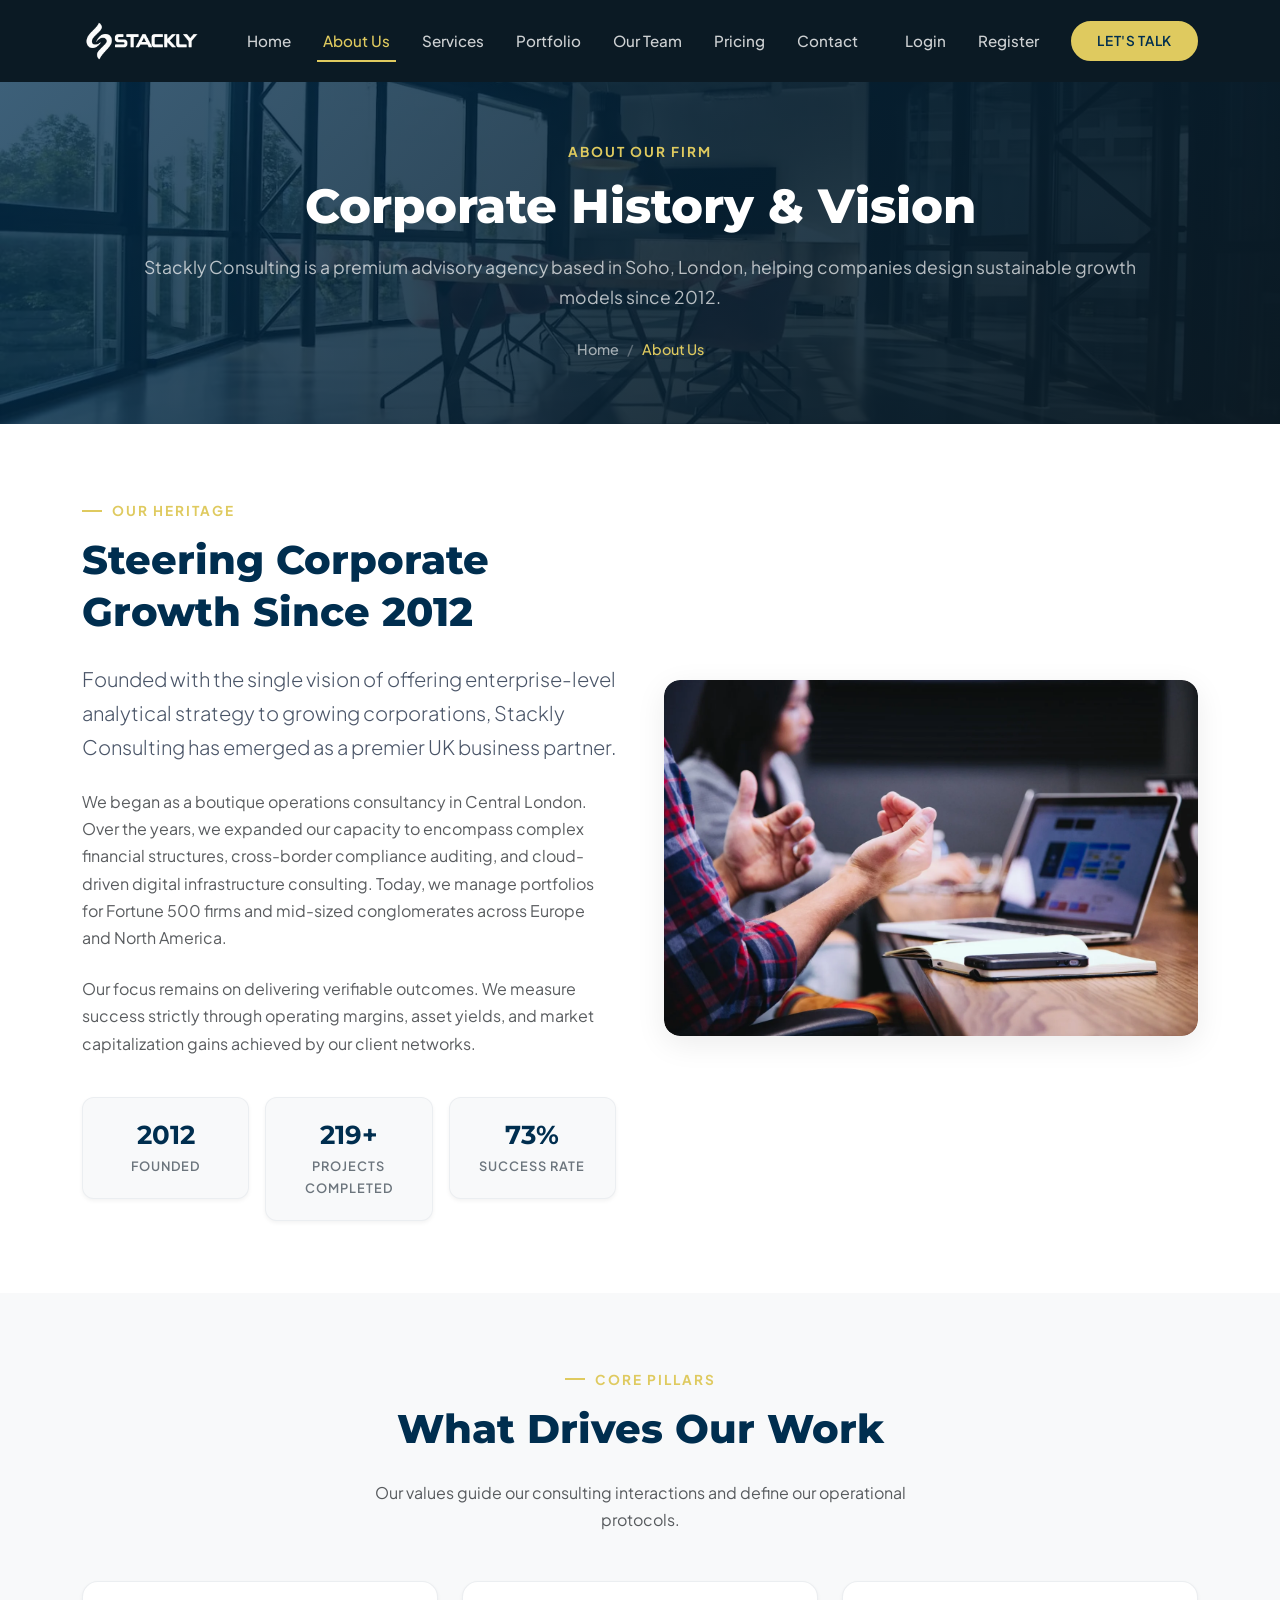
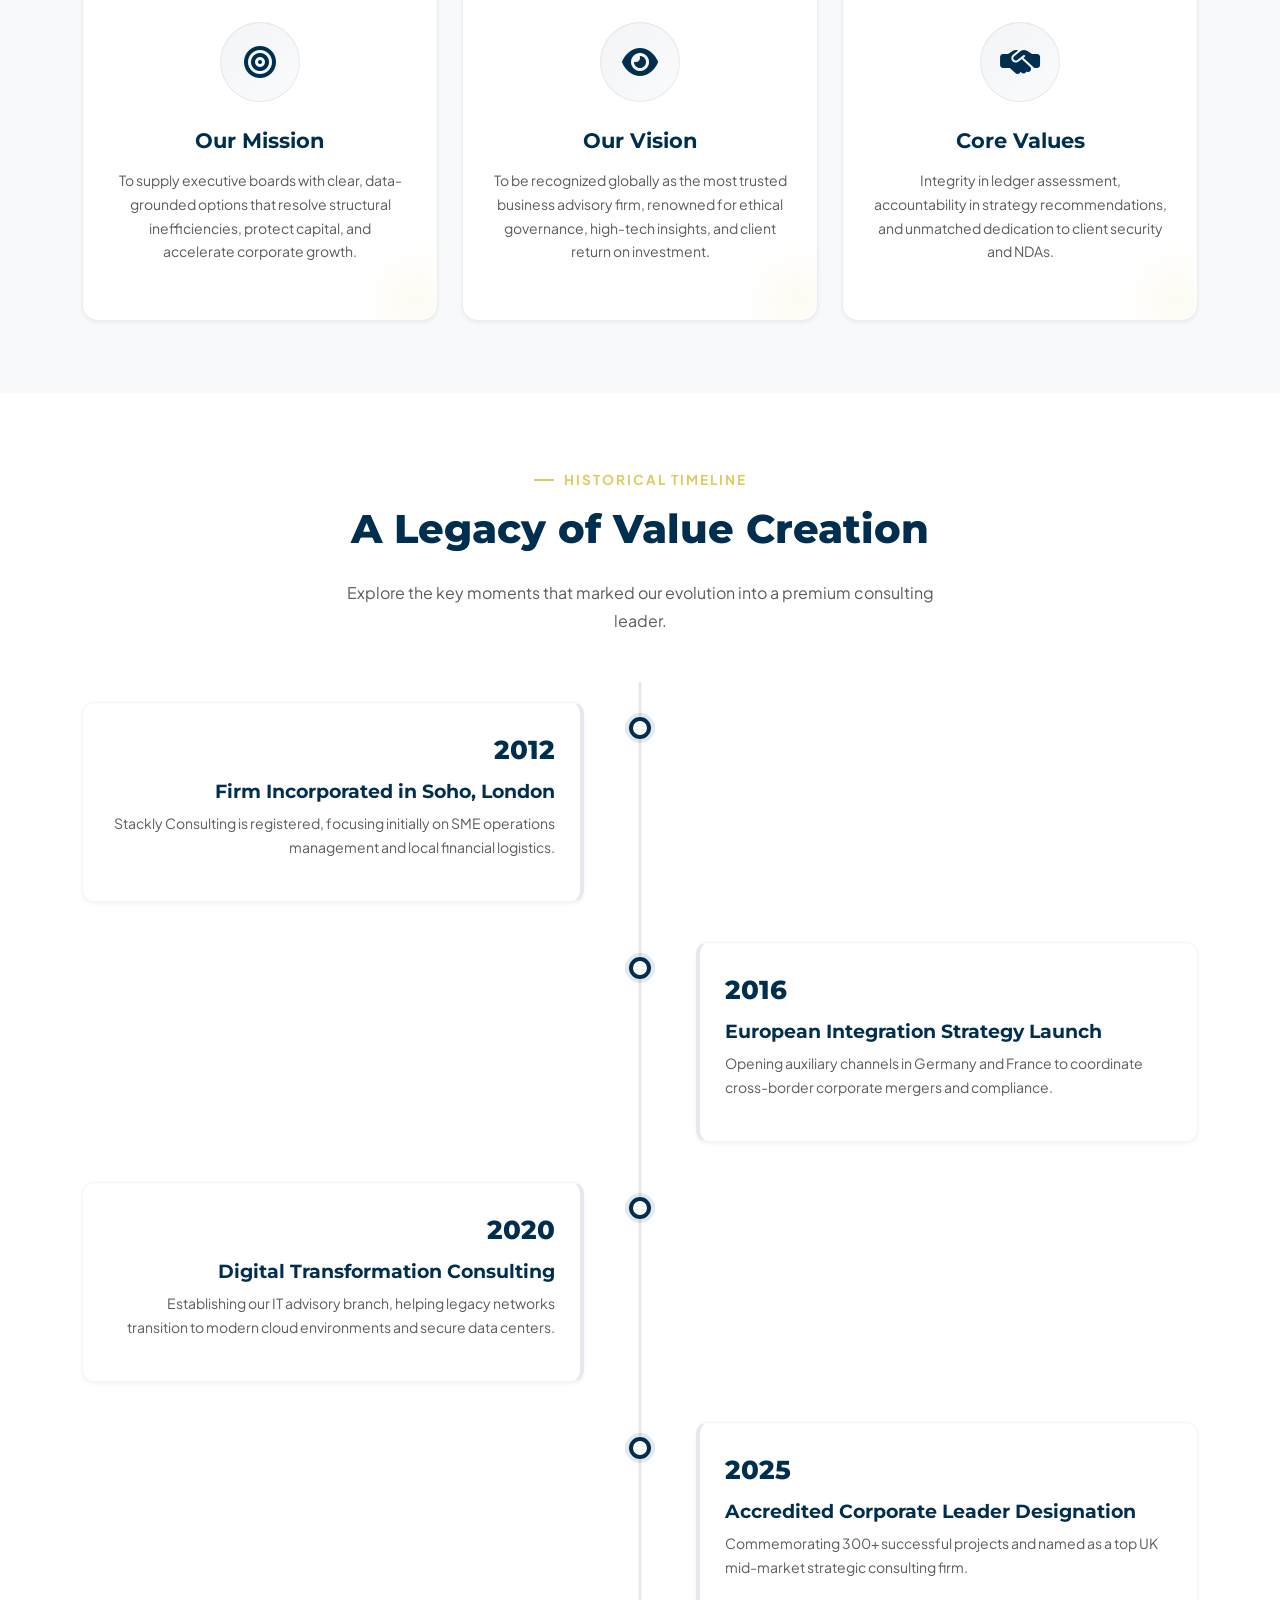
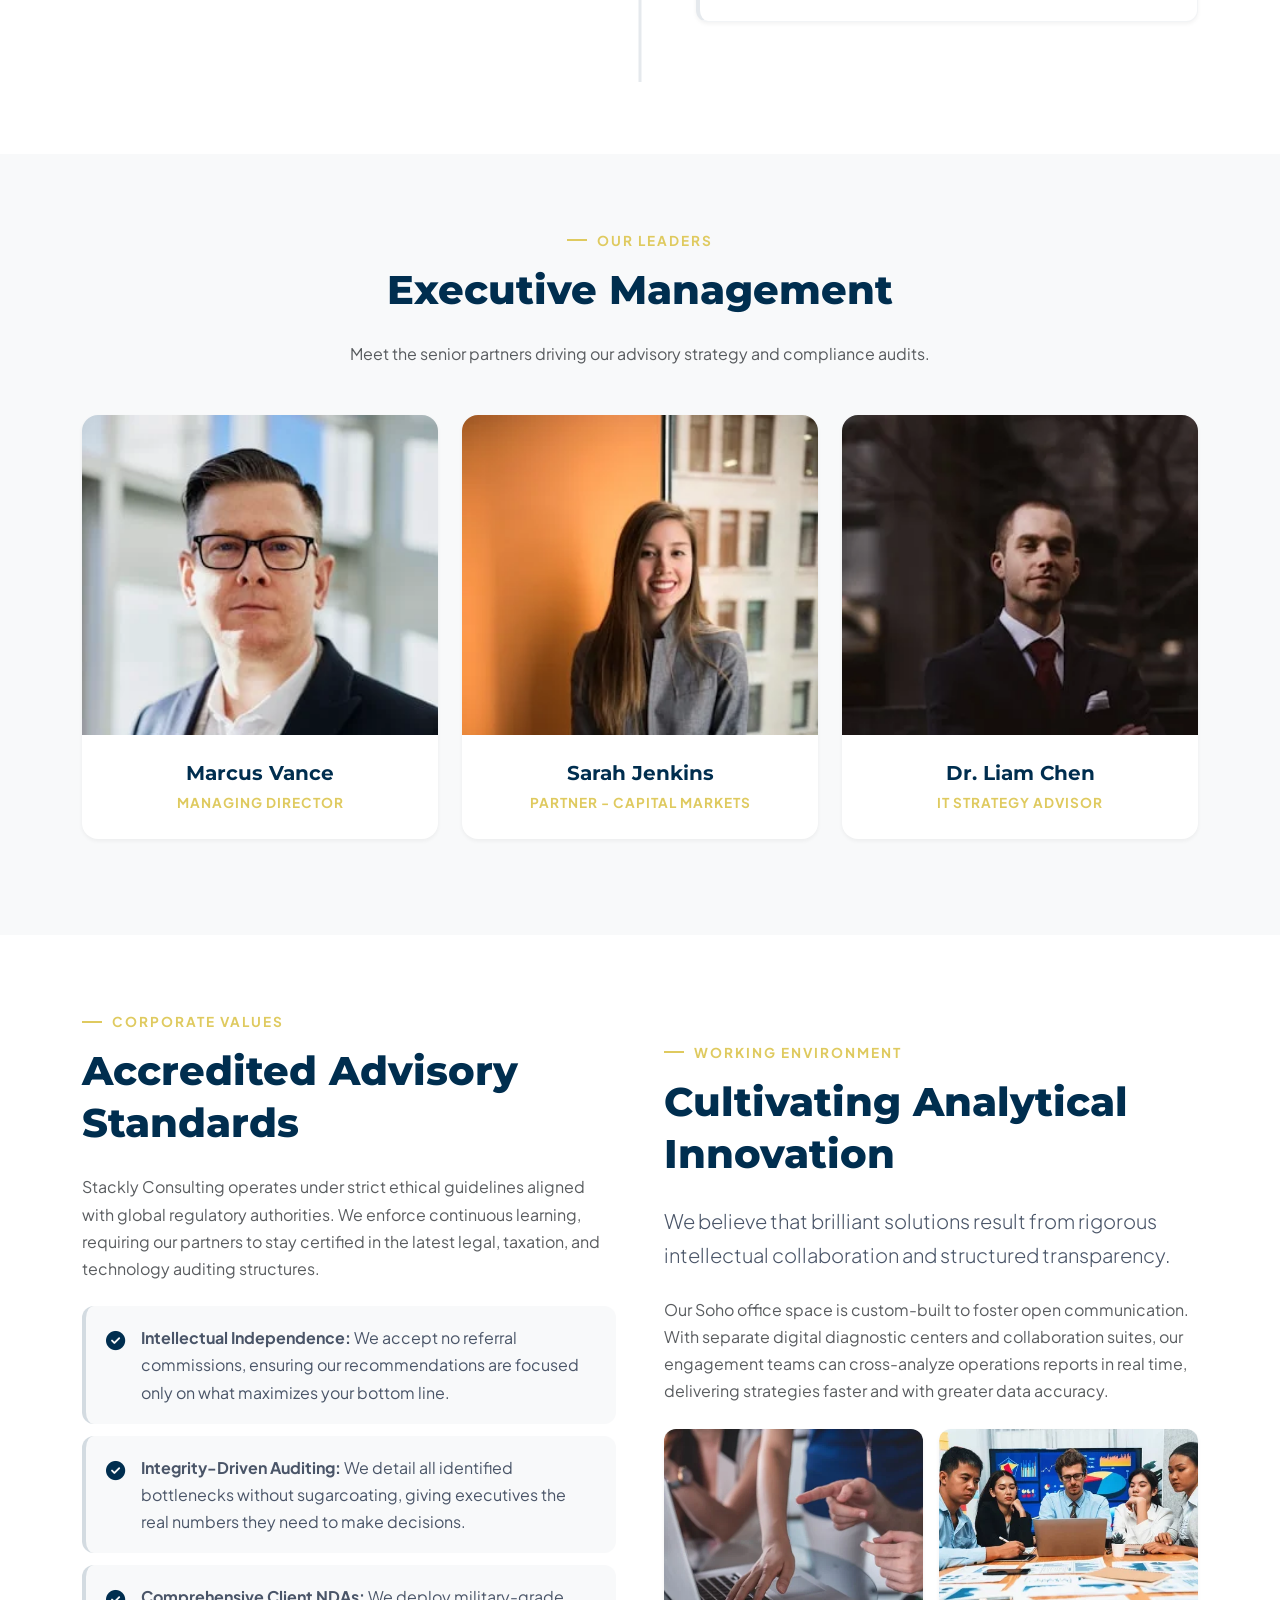
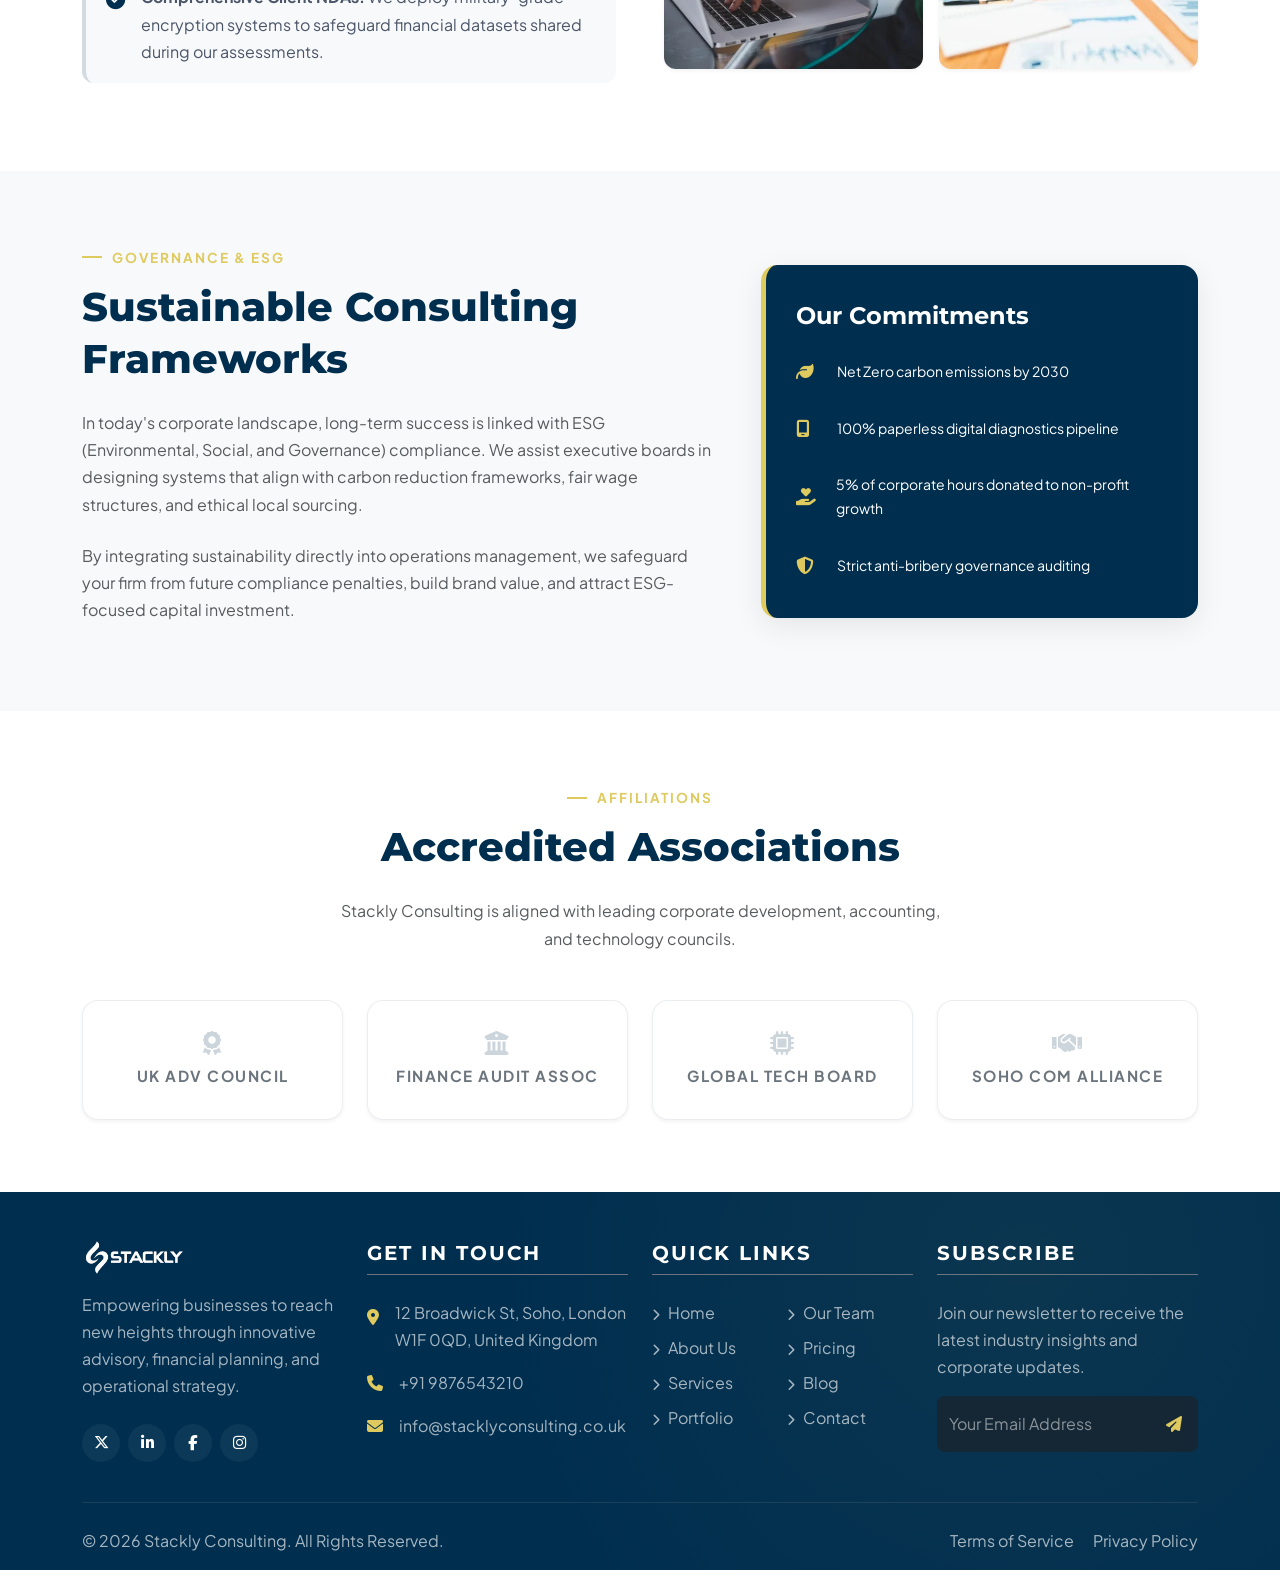
==== pages/about.html @ e82423c2 "first commit" ====
<!doctype html>
<html lang="en">
  <head>
    <meta charset="UTF-8" />
    <meta name="viewport" content="width=device-width, initial-scale=1.0" />
    <title>About Us | Stackly Consulting</title>
    <!-- Favicon -->
    <link
      rel="shortcut icon"
      href="../assets/images/logoStackly.webp"
      type="image/webp"
    />
    <!-- Bootstrap 5.3 CSS -->
    <link
      href="https://cdn.jsdelivr.net/npm/bootstrap@5.3.0/dist/css/bootstrap.min.css"
      rel="stylesheet"
    />
    <!-- FontAwesome 6.6.0 -->
    <link
      href="https://cdnjs.cloudflare.com/ajax/libs/font-awesome/6.6.0/css/all.min.css"
      rel="stylesheet"
    />
    <!-- Styles CSS -->
    <link href="../assets/css/styles.css" rel="stylesheet" />
    <link href="../assets/css/about.css" rel="stylesheet" />
  </head>
  <body>
    <!-- 1. HEADER SECTION (Navbar adjusted for pages folder) -->
    <div id="header-placeholder"></div>

    <!-- 2. COMMON BANNER & BREADCRUMBS SECTION -->
    <section
      class="page-banner"
      style="
        background-image: url(&quot;../assets/images/about/about-banner-image.webp&quot;);
      "
    >
      <div class="container">
        <div class="page-banner-content text-white">
          <span class="section-subtitle">About Our Firm</span>
          <h1>Corporate History & Vision</h1>
          <p>
            Stackly Consulting is a premium advisory agency based in Soho,
            London, helping companies design sustainable growth models since
            2012.
          </p>
          <nav aria-label="breadcrumb">
            <ol class="breadcrumb">
              <li class="breadcrumb-item"><a href="../index.html">Home</a></li>
              <li class="breadcrumb-item active" aria-current="page">
                About Us
              </li>
            </ol>
          </nav>
        </div>
      </div>
    </section>

    <!-- 3. COMPANY HISTORY & OVERVIEW -->
    <section class="py-5 bg-white">
      <div class="container py-4">
        <div class="row align-items-center g-5">
          <div class="col-lg-6">
            <span class="section-subtitle">Our Heritage</span>
            <h2 class="section-title text-dark-blue">
              Steering Corporate Growth Since 2012
            </h2>
            <p class="lead mb-4">
              Founded with the single vision of offering enterprise-level
              analytical strategy to growing corporations, Stackly Consulting
              has emerged as a premier UK business partner.
            </p>
            <p class="text-muted mb-4">
              We began as a boutique operations consultancy in Central London.
              Over the years, we expanded our capacity to encompass complex
              financial structures, cross-border compliance auditing, and
              cloud-driven digital infrastructure consulting. Today, we manage
              portfolios for Fortune 500 firms and mid-sized conglomerates
              across Europe and North America.
            </p>
            <p class="text-muted">
              Our focus remains on delivering verifiable outcomes. We measure
              success strictly through operating margins, asset yields, and
              market capitalization gains achieved by our client networks.
            </p>
            <div class="row g-3 mt-4">
              <div class="col-4">
                <div class="history-stat-card">
                  <h3 class="stat-number">2012</h3>
                  <p class="stat-label">Founded</p>
                </div>
              </div>
              <div class="col-4">
                <div class="history-stat-card">
                  <h3 class="stat-number">
                    <span class="counter-value" data-target="300">0</span>+
                  </h3>
                  <p class="stat-label">Projects Completed</p>
                </div>
              </div>
              <div class="col-4">
                <div class="history-stat-card">
                  <h3 class="stat-number">
                    <span class="counter-value" data-target="100">0</span>%
                  </h3>
                  <p class="stat-label">Success Rate</p>
                </div>
              </div>
            </div>
          </div>
          <div class="col-lg-6">
            <div class="history-img-box">
              <img
                src="../assets/images/about/about-history-img-box.webp"
                alt="Executive corporate meeting history overview"
                class="img-fluid rounded-4"
              />
            </div>
          </div>
        </div>
      </div>
    </section>

    <!-- 4. MISSION, VISION, & VALUES CARDS -->
    <section class="py-5 bg-light-custom">
      <div class="container py-4">
        <div class="text-center mb-5">
          <span class="section-subtitle justify-content-center"
            >Core Pillars</span
          >
          <h2 class="section-title text-dark-blue">What Drives Our Work</h2>
          <p class="mx-auto text-muted" style="max-width: 600px">
            Our values guide our consulting interactions and define our
            operational protocols.
          </p>
        </div>
        <div class="row g-4">
          <div class="col-md-4 d-flex">
            <div class="value-card">
              <div class="icon-box"><i class="fa-solid fa-bullseye"></i></div>
              <h4>Our Mission</h4>
              <p class="text-muted fs-sm">
                To supply executive boards with clear, data-grounded options
                that resolve structural inefficiencies, protect capital, and
                accelerate corporate growth.
              </p>
            </div>
          </div>
          <div class="col-md-4 d-flex">
            <div class="value-card">
              <div class="icon-box"><i class="fa-solid fa-eye"></i></div>
              <h4>Our Vision</h4>
              <p class="text-muted fs-sm">
                To be recognized globally as the most trusted business advisory
                firm, renowned for ethical governance, high-tech insights, and
                client return on investment.
              </p>
            </div>
          </div>
          <div class="col-md-4 d-flex">
            <div class="value-card">
              <div class="icon-box">
                <i class="fa-solid fa-handshake-simple"></i>
              </div>
              <h4>Core Values</h4>
              <p class="text-muted fs-sm">
                Integrity in ledger assessment, accountability in strategy
                recommendations, and unmatched dedication to client security and
                NDAs.
              </p>
            </div>
          </div>
        </div>
      </div>
    </section>

    <!-- 5. CORPORATE MILESTONES TIMELINE -->
    <section class="py-5 bg-white">
      <div class="container py-4">
        <div class="text-center mb-5">
          <span class="section-subtitle justify-content-center"
            >Historical Timeline</span
          >
          <h2 class="section-title text-dark-blue">
            A Legacy of Value Creation
          </h2>
          <p class="mx-auto text-muted" style="max-width: 600px">
            Explore the key moments that marked our evolution into a premium
            consulting leader.
          </p>
        </div>
        <div class="milestones-timeline">
          <div class="timeline-item">
            <div class="marker"></div>
            <div class="timeline-content">
              <div class="year">2012</div>
              <h5>Firm Incorporated in Soho, London</h5>
              <p class="text-muted fs-sm">
                Stackly Consulting is registered, focusing initially on SME
                operations management and local financial logistics.
              </p>
            </div>
          </div>
          <div class="timeline-item">
            <div class="marker"></div>
            <div class="timeline-content">
              <div class="year">2016</div>
              <h5>European Integration Strategy Launch</h5>
              <p class="text-muted fs-sm">
                Opening auxiliary channels in Germany and France to coordinate
                cross-border corporate mergers and compliance.
              </p>
            </div>
          </div>
          <div class="timeline-item">
            <div class="marker"></div>
            <div class="timeline-content">
              <div class="year">2020</div>
              <h5>Digital Transformation Consulting</h5>
              <p class="text-muted fs-sm">
                Establishing our IT advisory branch, helping legacy networks
                transition to modern cloud environments and secure data centers.
              </p>
            </div>
          </div>
          <div class="timeline-item">
            <div class="marker"></div>
            <div class="timeline-content">
              <div class="year">2025</div>
              <h5>Accredited Corporate Leader Designation</h5>
              <p class="text-muted fs-sm">
                Commemorating 300+ successful projects and named as a top UK
                mid-market strategic consulting firm.
              </p>
            </div>
          </div>
        </div>
      </div>
    </section>

    <!-- 6. EXECUTIVE BOARD & LEADERSHIP -->
    <section class="py-5 bg-light-custom">
      <div class="container py-4">
        <div class="text-center mb-5">
          <span class="section-subtitle justify-content-center"
            >Our Leaders</span
          >
          <h2 class="section-title text-dark-blue">Executive Management</h2>
          <p class="mx-auto text-muted" style="max-width: 600px">
            Meet the senior partners driving our advisory strategy and
            compliance audits.
          </p>
        </div>
        <div class="row g-4">
          <div class="col-lg-4 col-md-6">
            <div class="team-card">
              <div class="img-wrapper">
                <img
                  src="../assets/images/home/home-team-card-1.webp"
                  alt="Marcus Vance Managing Director"
                />
                <div class="team-socials">
                  <a href="https://x.com" target="_blank"
                    ><i class="fa-brands fa-x-twitter"></i
                  ></a>
                  <a href="https://linkedin.com" target="_blank"
                    ><i class="fa-brands fa-linkedin-in"></i
                  ></a>
                </div>
              </div>
              <div class="info">
                <h4>Marcus Vance</h4>
                <p>Managing Director</p>
              </div>
            </div>
          </div>
          <div class="col-lg-4 col-md-6">
            <div class="team-card">
              <div class="img-wrapper">
                <img
                  src="../assets/images/home/home-team-card-2.webp"
                  alt="Sarah Jenkins Financial Advisor"
                />
                <div class="team-socials">
                  <a href="https://x.com" target="_blank"
                    ><i class="fa-brands fa-x-twitter"></i
                  ></a>
                  <a href="https://linkedin.com" target="_blank"
                    ><i class="fa-brands fa-linkedin-in"></i
                  ></a>
                </div>
              </div>
              <div class="info">
                <h4>Sarah Jenkins</h4>
                <p>Partner - Capital Markets</p>
              </div>
            </div>
          </div>
          <div class="col-lg-4 col-md-6 offset-md-3 offset-lg-0">
            <div class="team-card">
              <div class="img-wrapper">
                <img
                  src="../assets/images/home/home-team-card-3.webp"
                  alt="Dr. Liam Chen IT Advisor"
                />
                <div class="team-socials">
                  <a href="https://x.com" target="_blank"
                    ><i class="fa-brands fa-x-twitter"></i
                  ></a>
                  <a href="https://linkedin.com" target="_blank"
                    ><i class="fa-brands fa-linkedin-in"></i
                  ></a>
                </div>
              </div>
              <div class="info">
                <h4>Dr. Liam Chen</h4>
                <p>IT Strategy Advisor</p>
              </div>
            </div>
          </div>
        </div>
      </div>
    </section>

    <!-- 7. OUR CULTURE & WORKPLACE -->
    <section class="py-5 bg-white">
      <div class="container py-4">
        <div class="row align-items-center g-5">
          <div class="col-lg-6 order-lg-2">
            <span class="section-subtitle">Working Environment</span>
            <h2 class="section-title text-dark-blue">
              Cultivating Analytical Innovation
            </h2>
            <p class="lead mb-4">
              We believe that brilliant solutions result from rigorous
              intellectual collaboration and structured transparency.
            </p>
            <p class="text-muted mb-4">
              Our Soho office space is custom-built to foster open
              communication. With separate digital diagnostic centers and
              collaboration suites, our engagement teams can cross-analyze
              operations reports in real time, delivering strategies faster and
              with greater data accuracy.
            </p>
            <div class="row g-3">
              <div class="col-6">
                <div class="culture-img">
                  <img
                    src="../assets/images/about/about-culture-img-1.webp"
                    alt="Collaborative corporate strategy workspace"
                    class="img-fluid"
                  />
                  <div class="culture-img-tag">Collaboration Suites</div>
                </div>
              </div>
              <div class="col-6">
                <div class="culture-img">
                  <img
                    src="../assets/images/about/about-culture-img-2.webp"
                    alt="Team analyzing statistics reports"
                    class="img-fluid"
                  />
                  <div class="culture-img-tag">Diagnostic Centers</div>
                </div>
              </div>
            </div>
          </div>
          <div class="col-lg-6 order-lg-1">
            <span class="section-subtitle">Corporate Values</span>
            <h2 class="section-title text-dark-blue">
              Accredited Advisory Standards
            </h2>
            <p class="text-muted mb-4">
              Stackly Consulting operates under strict ethical guidelines
              aligned with global regulatory authorities. We enforce continuous
              learning, requiring our partners to stay certified in the latest
              legal, taxation, and technology auditing structures.
            </p>
            <ul class="list-unstyled culture-list">
              <li class="culture-list-item d-flex align-items-start">
                <span class="icon-wrapper me-3"
                  ><i class="fa-solid fa-circle-check"></i
                ></span>
                <span
                  ><strong>Intellectual Independence:</strong> We accept no
                  referral commissions, ensuring our recommendations are focused
                  only on what maximizes your bottom line.</span
                >
              </li>
              <li class="culture-list-item d-flex align-items-start">
                <span class="icon-wrapper me-3"
                  ><i class="fa-solid fa-circle-check"></i
                ></span>
                <span
                  ><strong>Integrity-Driven Auditing:</strong> We detail all
                  identified bottlenecks without sugarcoating, giving executives
                  the real numbers they need to make decisions.</span
                >
              </li>
              <li class="culture-list-item d-flex align-items-start">
                <span class="icon-wrapper me-3"
                  ><i class="fa-solid fa-circle-check"></i
                ></span>
                <span
                  ><strong>Comprehensive Client NDAs:</strong> We deploy
                  military-grade encryption systems to safeguard financial
                  datasets shared during our assessments.</span
                >
              </li>
            </ul>
          </div>
        </div>
      </div>
    </section>

    <!-- 8. ESG & CORPORATE RESPONSIBILITY -->
    <section class="py-5 bg-light-custom">
      <div class="container py-4">
        <div class="row align-items-center g-5">
          <div class="col-lg-7">
            <span class="section-subtitle">Governance & ESG</span>
            <h2 class="section-title text-dark-blue">
              Sustainable Consulting Frameworks
            </h2>
            <p class="text-muted mb-4">
              In today's corporate landscape, long-term success is linked with
              ESG (Environmental, Social, and Governance) compliance. We assist
              executive boards in designing systems that align with carbon
              reduction frameworks, fair wage structures, and ethical local
              sourcing.
            </p>
            <p class="text-muted">
              By integrating sustainability directly into operations management,
              we safeguard your firm from future compliance penalties, build
              brand value, and attract ESG-focused capital investment.
            </p>
          </div>
          <div class="col-lg-5">
            <div class="esg-commitments-card text-white">
              <h4 class="text-white mb-4">Our Commitments</h4>
              <ul class="list-unstyled fs-sm mb-0">
                <li class="mb-2">
                  <i class="fa-solid fa-leaf text-gold me-3"></i>
                  <span>Net Zero carbon emissions by 2030</span>
                </li>
                <li class="mb-2">
                  <i class="fa-solid fa-mobile-screen text-gold me-3"></i>
                  <span>100% paperless digital diagnostics pipeline</span>
                </li>
                <li class="mb-2">
                  <i class="fa-solid fa-hand-holding-heart text-gold me-3"></i>
                  <span
                    >5% of corporate hours donated to non-profit growth</span
                  >
                </li>
                <li class="d-flex align-items-center">
                  <i class="fa-solid fa-shield-halved text-gold me-3"></i>
                  <span>Strict anti-bribery governance auditing</span>
                </li>
              </ul>
            </div>
          </div>
        </div>
      </div>
    </section>

    <!-- 9. GLOBAL ACCREDITATIONS & PARTNERS -->
    <section class="py-5 bg-white">
      <div class="container py-4">
        <div class="text-center mb-5">
          <span class="section-subtitle justify-content-center"
            >Affiliations</span
          >
          <h2 class="section-title text-dark-blue">Accredited Associations</h2>
          <p class="mx-auto text-muted" style="max-width: 600px">
            Stackly Consulting is aligned with leading corporate development,
            accounting, and technology councils.
          </p>
        </div>
        <div class="row g-4">
          <div class="col-md-3 col-6">
            <div class="partner-logo-box d-flex flex-column gap-2">
              <i class="fa-solid fa-award partner-icon"></i>
              <span>UK ADV COUNCIL</span>
            </div>
          </div>
          <div class="col-md-3 col-6">
            <div class="partner-logo-box d-flex flex-column gap-2">
              <i class="fa-solid fa-building-columns partner-icon"></i>
              <span>FINANCE AUDIT ASSOC</span>
            </div>
          </div>
          <div class="col-md-3 col-6">
            <div class="partner-logo-box d-flex flex-column gap-2">
              <i class="fa-solid fa-microchip partner-icon"></i>
              <span>GLOBAL TECH BOARD</span>
            </div>
          </div>
          <div class="col-md-3 col-6">
            <div class="partner-logo-box d-flex flex-column gap-2">
              <i class="fa-solid fa-handshake partner-icon"></i>
              <span>SOHO COM ALLIANCE</span>
            </div>
          </div>
        </div>
      </div>
    </section>

    <!-- 10. FOOTER SECTION -->
    <div id="footer-placeholder"></div>

    <!-- Bootstrap 5.3 Bundle JS -->
    <script src="https://cdn.jsdelivr.net/npm/bootstrap@5.3.0/dist/js/bootstrap.bundle.min.js"></script>
    <!-- Custom JS -->
    <script src="../assets/js/script.js"></script>
  </body>
</html>
---- assets/css/styles.css ----
@import url("https://fonts.googleapis.com/css2?family=Montserrat:wght@400;500;600;700;800&family=Plus+Jakarta+Sans:wght@300;400;500;600;700&display=swap");

:root {
  --primary-color: #002e4f; /* Deep Navy Blue */
  --secondary-color: #dfca5f; /* Elegant Gold */
  --dark-bg: #0b1a24; /* Dark Background */
  --dark-input: #152735; /* Input Background */
  --light-bg: #f8f9fa; /* Off-white Background */
  --text-dark: #1a202c; /* Dark Text */
  --text-light: #f8f9fa; /* Light Text */
  --text-muted: #6c757d; /* Gray Muted Text */
  --text-body: #4a5568; /* Body Text */
  --white: #ffffff;
  --transition-fast: all 0.3s ease;
  --transition-medium: all 0.5s cubic-bezier(0.25, 0.8, 0.25, 1);
  --box-shadow-sm: 0 2px 4px rgba(0, 0, 0, 0.05);
  --box-shadow-md: 0 8px 30px rgba(0, 0, 0, 0.08);
  --box-shadow-lg: 0 15px 40px rgba(0, 0, 0, 0.12);
}

/* 2. Global Resets & Basics */
* {
  margin: 0;
  padding: 0;
  box-sizing: border-box;
}

html {
  overflow-x: hidden;
}

body {
  font-family: "Plus Jakarta Sans", sans-serif;
  font-size: 16px;
  line-height: 1.7;
  font-weight: 400;
  color: var(--text-body);
  background-color: var(--white);
  overflow-x: hidden;
  padding-top: 74px;
}

h1,
h2,
h3,
h4,
h5,
h6 {
  font-family: "Montserrat", sans-serif;
  color: var(--primary-color);
  font-weight: 700;
  line-height: 1.3;
}

a {
  color: var(--primary-color);
  text-decoration: none;
  transition: var(--transition-fast);
}

a:hover {
  color: var(--secondary-color);
}

/* Scrollbar Customization */
::-webkit-scrollbar {
  width: 8px;
}
::-webkit-scrollbar-track {
  background: #f1f1f1;
}
::-webkit-scrollbar-thumb {
  background: var(--primary-color);
  border-radius: 4px;
}
::-webkit-scrollbar-thumb:hover {
  background: var(--secondary-color);
}

/* Utilities & Accents */
.text-gold {
  color: var(--secondary-color) !important;
}
.bg-dark-blue {
  background-color: var(--primary-color) !important;
}
.bg-dark-custom {
  background-color: var(--dark-bg) !important;
}
.bg-light-custom {
  background-color: var(--light-bg) !important;
}
.tracking-wider {
  letter-spacing: 0.1em;
}
.tracking-wide {
  letter-spacing: 0.05em;
}
.text-dark-blue {
  color: var(--primary-color) !important;
}
.fs-sm {
  font-size: 0.875rem;
}
.fs-xs {
  font-size: 0.75rem;
}

/* Custom Buttons */
.btn-gold {
  background-color: var(--secondary-color);
  color: var(--primary-color) !important;
  border: 2px solid var(--secondary-color);
  transition: var(--transition-medium);
}
.btn-gold:hover {
  background-color: transparent;
  color: var(--secondary-color) !important;
  border-color: var(--secondary-color);
  transform: translateY(-3px);
}

.btn-outline-gold {
  background-color: transparent;
  color: var(--secondary-color) !important;
  border: 2px solid var(--secondary-color);
  transition: var(--transition-medium);
}
.btn-outline-gold:hover {
  background-color: var(--secondary-color);
  color: var(--primary-color) !important;
  transform: translateY(-3px);
}

.btn-primary-blue {
  background-color: var(--primary-color);
  color: var(--white) !important;
  border: 2px solid var(--primary-color);
  transition: var(--transition-medium);
}
.btn-primary-blue:hover {
  background-color: transparent;
  color: var(--primary-color) !important;
  transform: translateY(-3px);
}

.btn-outline-blue {
  background-color: transparent;
  color: var(--primary-color) !important;
  border: 2px solid var(--primary-color);
  transition: var(--transition-medium);
}
.btn-outline-blue:hover {
  background-color: var(--primary-color);
  color: var(--white) !important;
  transform: translateY(-3px);
}

/* SECTION HEADING */
.section-subtitle {
  display: inline-block;
  color: var(--secondary-color);
  font-size: 0.85rem;
  font-weight: 700;
  text-transform: uppercase;
  letter-spacing: 2px;
  margin-bottom: 0.75rem;
  position: relative;
  padding-left: 30px;
}
.section-subtitle::before {
  content: "";
  position: absolute;
  left: 0;
  top: 50%;
  transform: translateY(-50%);
  width: 20px;
  height: 2px;
  background-color: var(--secondary-color);
}
.section-title {
  font-size: 2.5rem;
  font-weight: 800;
  margin-bottom: 1.5rem;
  position: relative;
}
@media (max-width: 768px) {
  .section-title {
    font-size: 2rem;
  }
}

/* 3. Header & Navigation Styles */
.navbar {
  transition: var(--transition-medium);
  z-index: 1030;
}
.navbar.navbar-scrolled {
  padding-top: 0.75rem !important;
  padding-bottom: 0.75rem !important;
  background-color: #050d13 !important;
  box-shadow: 0 5px 20px rgba(0, 0, 0, 0.25);
}
.navbar-nav .nav-link {
  font-weight: 500;
  font-size: 0.95rem;
  color: rgba(255, 255, 255, 0.8) !important;
  padding: 0.5rem 1rem !important;
  position: relative;
  transition: var(--transition-fast);
}
.navbar-nav .nav-link:hover,
.navbar-nav .nav-link.active {
  color: var(--secondary-color) !important;
}
.navbar-nav .nav-link::after {
  content: "";
  position: absolute;
  bottom: 0;
  left: 10px;
  width: 0;
  height: 2px;
  background-color: var(--secondary-color);
  transition: var(--transition-fast);
}
.navbar-nav .nav-link:hover::after,
.navbar-nav .nav-link.active::after {
  width: calc(100% - 20px);
}
.btn-talk {
  font-size: 0.85rem;
}

/* 4. Common Footer Styles */
.footer-section {
  position: relative;
  z-index: 1;
}
.footer-section .text-muted {
  color: rgba(255, 255, 255, 0.65) !important;
}
.footer-section .text-muted a {
  color: rgba(255, 255, 255, 0.65) !important;
}
.footer-section h5 {
  color: var(--white);
}
.footer-section::before {
  content: "";
  position: absolute;
  top: 0;
  left: 0;
  width: 100%;
  height: 100%;
  background: radial-gradient(
    circle at 80% 20%,
    rgba(223, 202, 95, 0.05) 0%,
    transparent 50%
  );
  z-index: -1;
  pointer-events: none;
}
.footer-widget .social-link {
  display: inline-flex;
  align-items: center;
  justify-content: center;
  width: 38px;
  height: 38px;
  border-radius: 50%;
  background-color: rgba(255, 255, 255, 0.05);
  color: var(--white);
  font-size: 0.95rem;
  transition: var(--transition-medium);
}
.footer-widget .social-link:hover {
  background-color: var(--secondary-color);
  color: var(--primary-color);
  transform: translateY(-3px);
}
.hover-gold:hover {
  color: var(--secondary-color) !important;
  padding-left: 3px;
}
.footer-menu li a {
  transition: var(--transition-fast);
}
.bg-dark-input {
  background-color: var(--dark-input) !important;
}
.newsletter-form input::placeholder {
  color: rgba(255, 255, 255, 0.5);
}
.newsletter-form input:focus {
  box-shadow: none;
  border: 1px solid var(--secondary-color) !important;
  background-color: var(--dark-input);
  color: var(--white);
}

/* Scroll-to-Top Button */
#scrollToTop {
  position: fixed;
  bottom: 25px;
  right: 25px;
  width: 45px;
  height: 45px;
  background-color: var(--secondary-color);
  color: var(--primary-color) !important;
  border: none;
  outline: none;
  cursor: pointer;
  display: none;
  z-index: 1000;
  border-radius: 50%;
  font-size: 1.1rem;
  transition: var(--transition-medium);
  box-shadow: 0 4px 15px rgba(0, 0, 0, 0.2);
}
#scrollToTop:hover {
  transform: translateY(-5px);
  background-color: var(--primary-color);
  color: var(--secondary-color) !important;
  box-shadow: 0 6px 20px rgba(223, 202, 95, 0.4);
  border: 1px solid var(--secondary-color);
}

/* 5. Generic Breadcrumb / Banner Section for Pages */
.page-banner {
  position: relative;
  height: 350px;
  display: flex;
  align-items: center;
  background-color: var(--dark-bg);
  background-size: cover;
  background-position: center;
  background-repeat: no-repeat;
  z-index: 1;
}
@media (max-width: 768px) {
  .page-banner {
    height: auto;
    padding: 100px 0 60px 0;
  }
}
.page-banner::before {
  content: "";
  position: absolute;
  top: 0;
  left: 0;
  width: 100%;
  height: 100%;
  background: linear-gradient(
    135deg,
    rgb(0 46 79 / 76%) 0%,
    rgba(11, 26, 36, 0.95) 100%
  );
  z-index: -1;
}
.page-banner-content {
  max-width: 1000px;
  margin: 0 auto;
  text-align: center;
}
.page-banner .section-subtitle {
  padding-left: 0;
}
.page-banner .section-subtitle::before {
  display: none;
}
.page-banner h1 {
  font-size: 3rem;
  font-weight: 800;
  color: var(--white);
  margin-bottom: 1rem;
}
.page-banner p {
  font-size: 1.1rem;
  color: rgba(255, 255, 255, 0.7);
  margin-bottom: 1.5rem;
}
.page-banner .breadcrumb {
  margin-bottom: 0;
  justify-content: center;
}
.page-banner .breadcrumb-item,
.page-banner .breadcrumb-item a {
  color: rgba(255, 255, 255, 0.6);
  font-size: 0.9rem;
  font-weight: 500;
}
.page-banner .breadcrumb-item a:hover {
  color: var(--secondary-color);
}
.page-banner .breadcrumb-item.active {
  color: var(--secondary-color);
}
.page-banner .breadcrumb-item + .breadcrumb-item::before {
  color: rgba(255, 255, 255, 0.3);
}

/* ==========================================================================
   6. Homepage-specific Section Styles
   ========================================================================== */

/* Hero Banner Section */
.hero-banner-home {
  position: relative;
  min-height: 90vh;
  padding: 20px 0;
  background-color: var(--dark-bg);
  background-size: cover;
  background-position: center;
  display: flex;
  align-items: center;
  z-index: 1;
  overflow: hidden;
}
.hero-banner-home::before {
  content: "";
  position: absolute;
  top: 0;
  left: 0;
  width: 100%;
  height: 100%;
  background: linear-gradient(
    to right,
    rgba(11, 26, 36, 0.95) 40%,
    rgba(11, 26, 36, 0.6) 100%
  );
  z-index: -1;
}
.hero-banner-home .hero-circle-1 {
  position: absolute;
  width: 500px;
  height: 500px;
  background: radial-gradient(
    circle,
    rgba(223, 202, 95, 0.05) 0%,
    transparent 70%
  );
  top: -100px;
  right: -100px;
  z-index: -1;
}
.hero-banner-home .hero-circle-2 {
  position: absolute;
  width: 600px;
  height: 600px;
  background: radial-gradient(circle, rgba(0, 46, 79, 0.2) 0%, transparent 70%);
  bottom: -200px;
  left: -100px;
  z-index: -1;
}
.hero-title {
  font-size: 3.8rem;
  font-weight: 800;
  line-height: 1.15;
  color: var(--white);
  margin-bottom: 1.5rem;
}
.hero-subtitle {
  font-size: 1.15rem;
  color: rgba(255, 255, 255, 0.7);
  margin-bottom: 2.5rem;
  max-width: 600px;
}
@media (max-width: 991px) {
  .hero-title {
    font-size: 2.8rem;
  }
  .hero-banner-home {
    min-height: auto;
    padding: 80px 0;
  }
}
.trust-badge-list {
  display: flex;
  gap: 1.5rem;
  align-items: center;
  border-top: 1px solid rgba(255, 255, 255, 0.1);
  padding-top: 2rem;
  margin-top: 2.5rem;
}
.badge-item h4 {
  color: var(--secondary-color);
  font-size: 1.8rem;
  font-weight: 800;
  margin-bottom: 0.1rem;
}
.badge-item p {
  color: rgba(255, 255, 255, 0.6);
  font-size: 0.85rem;
  margin-bottom: 0;
  font-weight: 500;
  text-transform: uppercase;
}

/* Trust Ticker Section */
.trust-ticker {
  background-color: #050d13;
  padding: 30px 0;
  border-bottom: 1px solid rgba(255, 255, 255, 0.05);
}
.ticker-wrap {
  overflow: hidden;
  white-space: nowrap;
  display: flex;
}
.ticker-content {
  display: inline-flex;
  animation: ticker-slide 25s linear infinite;
  align-items: center;
}
.ticker-item {
  font-family: "Montserrat", sans-serif;
  color: rgba(255, 255, 255, 0.35);
  font-size: 1.15rem;
  font-weight: 700;
  text-transform: uppercase;
  letter-spacing: 3px;
  padding: 0 40px;
  display: flex;
  align-items: center;
  gap: 10px;
}
.ticker-item i {
  color: var(--secondary-color);
  font-size: 0.85rem;
}
@keyframes ticker-slide {
  0% {
    transform: translate3d(0, 0, 0);
  }
  100% {
    transform: translate3d(-50%, 0, 0);
  }
}

/* Who We Are (About Us Home) */
.experience-counter-box {
  position: relative;
  border-radius: 20px;
  overflow: hidden;
  box-shadow: var(--box-shadow-lg);
}
.counter-overlay {
  position: absolute;
  bottom: 25px;
  left: 25px;
  right: 25px;
  background-color: var(--primary-color);
  border-left: 5px solid var(--secondary-color);
  padding: 20px 25px;
  border-radius: 0 10px 10px 0;
}
.counter-overlay h3 {
  font-size: 2.2rem;
  font-weight: 800;
  color: var(--secondary-color);
  margin-bottom: 0;
}
.counter-overlay p {
  color: var(--white);
  margin-bottom: 0;
  font-size: 0.9rem;
  font-weight: 600;
  text-transform: uppercase;
  letter-spacing: 1px;
}
.about-features-list {
  margin-top: 2rem;
}
.about-feature-item {
  display: flex;
  margin-bottom: 1.5rem;
}
.about-feature-item .icon {
  width: 45px;
  height: 45px;
  border-radius: 50%;
  background-color: rgba(0, 46, 79, 0.08);
  color: var(--primary-color);
  display: flex;
  align-items: center;
  justify-content: center;
  font-size: 1.1rem;
  margin-right: 1.25rem;
  flex-shrink: 0;
  transition: var(--transition-fast);
}
.about-feature-item:hover .icon {
  background-color: var(--primary-color);
  color: var(--secondary-color);
}
.about-feature-item h5 {
  font-size: 1.15rem;
  font-weight: 700;
  margin-bottom: 0.35rem;
}

/* Core Services Section */
.service-card {
  background-color: var(--white);
  border-radius: 16px;
  padding: 40px 30px;
  box-shadow: var(--box-shadow-sm);
  border: 1px solid rgba(0, 0, 0, 0.03);
  height: 100%;
  transition: var(--transition-medium);
  position: relative;
  overflow: hidden;
  z-index: 1;
}
.service-card::before {
  content: "";
  position: absolute;
  top: 0;
  left: 0;
  width: 100%;
  height: 0;
  background-color: var(--primary-color);
  transition: var(--transition-medium);
  z-index: -1;
}
.service-card .icon-box {
  width: 65px;
  height: 65px;
  border-radius: 12px;
  background-color: rgba(0, 46, 79, 0.05);
  color: var(--primary-color);
  display: flex;
  align-items: center;
  justify-content: center;
  font-size: 1.8rem;
  margin-bottom: 25px;
  transition: var(--transition-fast);
}
.service-card .title {
  font-size: 1.4rem;
  margin-bottom: 15px;
  transition: var(--transition-fast);
}
.service-card p {
  color: var(--text-body);
  margin-bottom: 25px;
  transition: var(--transition-fast);
}
.service-card .read-more {
  font-weight: 600;
  font-size: 0.9rem;
  text-transform: uppercase;
  letter-spacing: 1px;
  color: var(--primary-color);
  display: inline-flex;
  align-items: center;
  gap: 8px;
  transition: var(--transition-fast);
}
.service-card:hover {
  transform: translateY(-10px);
  box-shadow: var(--box-shadow-lg);
}
.service-card:hover::before {
  height: 100%;
}
.service-card:hover .icon-box {
  background-color: rgba(255, 255, 255, 0.1);
  color: var(--secondary-color);
}
.service-card:hover .title {
  color: var(--white);
}
.service-card:hover p {
  color: rgba(255, 255, 255, 0.7);
}
.service-card:hover .read-more {
  color: var(--secondary-color);
}

/* Why Choose Us Section */
.choose-box-left {
  background-color: var(--primary-color);
  color: var(--white);
  border-radius: 20px;
  padding: 50px 40px;
  position: relative;
  z-index: 1;
  overflow: hidden;
}
.choose-box-left::before {
  content: "";
  position: absolute;
  top: 0;
  right: 0;
  width: 300px;
  height: 300px;
  background: radial-gradient(
    circle,
    rgba(223, 202, 95, 0.08) 0%,
    transparent 60%
  );
  z-index: -1;
}
.choose-box-left h3 {
  color: var(--white);
  font-size: 2.2rem;
  font-weight: 800;
  margin-bottom: 1.5rem;
}
.choose-box-left p {
  color: rgba(255, 255, 255, 0.7);
  margin-bottom: 2rem;
}
.choose-card {
  background-color: var(--white);
  border-radius: 12px;
  padding: 30px;
  box-shadow: var(--box-shadow-sm);
  border-top: 4px solid var(--primary-color);
  height: 100%;
  transition: var(--transition-medium);
}
.choose-card:hover {
  transform: translateY(-5px);
  box-shadow: var(--box-shadow-md);
  border-top-color: var(--secondary-color);
}
.choose-card .icon {
  font-size: 2.2rem;
  color: var(--primary-color);
  margin-bottom: 1.25rem;
}
.choose-card h5 {
  font-size: 1.2rem;
  font-weight: 700;
  margin-bottom: 0.75rem;
}
.choose-card p {
  font-size: 0.95rem;
  margin-bottom: 0;
}

/* Process Section */
.process-step {
  position: relative;
  padding: 0 15px;
  text-align: center;
}
.process-step .step-number {
  position: absolute;
  top: -20px;
  right: 15%;
  width: 40px;
  height: 40px;
  border-radius: 50%;
  background-color: var(--secondary-color);
  color: var(--primary-color);
  font-family: "Montserrat", sans-serif;
  font-weight: 700;
  display: flex;
  align-items: center;
  justify-content: center;
  box-shadow: var(--box-shadow-sm);
  z-index: 2;
}
.process-step .icon-wrapper {
  width: 90px;
  height: 90px;
  border-radius: 50%;
  background-color: var(--white);
  color: var(--primary-color);
  border: 3px dashed var(--primary-color);
  display: flex;
  align-items: center;
  justify-content: center;
  font-size: 2.2rem;
  margin: 0 auto 20px auto;
  transition: var(--transition-medium);
  position: relative;
  z-index: 1;
}
.process-step:hover .icon-wrapper {
  background-color: var(--primary-color);
  color: var(--secondary-color);
  border-style: solid;
  transform: scale(1.1);
}
.process-step h5 {
  font-size: 1.25rem;
  margin-bottom: 10px;
}
.process-step p {
  font-size: 0.9rem;
  color: var(--text-body);
}
/* Progress arrow connectors */
.process-row [class^="col-"]:not(:last-child) .process-step::after {
  content: "\f061";
  font-family: "Font Awesome 6 Free";
  font-weight: 900;
  position: absolute;
  top: 45px;
  right: -25px;
  font-size: 1.2rem;
  color: var(--secondary-color);
}
@media (max-width: 991px) {
  .process-row [class^="col-"]:not(:last-child) .process-step::after {
    display: none;
  }
  .process-step {
    margin-bottom: 2.5rem;
  }
}

/* Portfolio Section */
.portfolio-card {
  position: relative;
  border-radius: 16px;
  overflow: hidden;
  margin-bottom: 24px;
  height: 380px;
  box-shadow: var(--box-shadow-sm);
  z-index: 1;
}
.portfolio-img {
  width: 100%;
  height: 100%;
  object-fit: cover;
  transition: var(--transition-medium);
}
.portfolio-overlay {
  position: absolute;
  top: 0;
  left: 0;
  width: 100%;
  height: 100%;
  background: linear-gradient(
    to top,
    rgba(0, 46, 79, 0.95) 15%,
    rgba(0, 46, 79, 0.4) 100%
  );
  display: flex;
  flex-direction: column;
  justify-content: flex-end;
  padding: 30px;
  transition: var(--transition-medium);
  opacity: 0.9;
}
.portfolio-card .tag {
  align-self: flex-start;
  background-color: var(--secondary-color);
  color: var(--primary-color);
  font-size: 0.75rem;
  font-weight: 700;
  text-transform: uppercase;
  letter-spacing: 1px;
  padding: 5px 12px;
  border-radius: 4px;
  margin-bottom: 10px;
}
.portfolio-card h4 {
  color: var(--white);
  font-size: 1.35rem;
  margin-bottom: 15px;
}
.portfolio-card .view-case {
  color: var(--secondary-color);
  font-weight: 600;
  font-size: 0.9rem;
  display: inline-flex;
  align-items: center;
  gap: 8px;
  transform: translateY(20px);
  opacity: 0;
  transition: var(--transition-medium);
}
.portfolio-card:hover .portfolio-img {
  transform: scale(1.1);
}
.portfolio-card:hover .view-case {
  transform: translateY(0);
  opacity: 1;
}

/* Testimonial Section */
.testimonial-card {
  background-color: var(--white);
  border-radius: 20px;
  padding: 45px;
  box-shadow: var(--box-shadow-md);
  margin: 15px;
  position: relative;
  border: 1px solid rgba(0, 0, 0, 0.02);
}
.testimonial-card .quote-icon {
  position: absolute;
  top: 40px;
  right: 40px;
  font-size: 3rem;
  color: rgba(223, 202, 95, 0.15);
}
.testimonial-rating {
  color: var(--secondary-color);
  font-size: 0.9rem;
  margin-bottom: 1.5rem;
}
.testimonial-text {
  font-size: 1.1rem;
  font-style: italic;
  color: var(--text-body);
  margin-bottom: 2rem;
  line-height: 1.7;
}
.testimonial-client {
  display: flex;
  align-items: center;
}
.testimonial-client img {
  width: 60px;
  height: 60px;
  border-radius: 50%;
  object-fit: cover;
  margin-right: 15px;
  border: 2px solid var(--secondary-color);
}
.testimonial-client h5 {
  font-size: 1.05rem;
  margin-bottom: 2px;
}
.testimonial-client p {
  font-size: 0.8rem;
  color: var(--text-muted);
  margin-bottom: 0;
  text-transform: uppercase;
  font-weight: 600;
  letter-spacing: 1px;
}

/* Team Card Styles */
.team-card {
  background-color: var(--white);
  border-radius: 16px;
  overflow: hidden;
  box-shadow: var(--box-shadow-sm);
  transition: var(--transition-medium);
  margin-bottom: 24px;
}
.team-card .img-wrapper {
  position: relative;
  overflow: hidden;
  height: 320px;
}
.team-card img {
  width: 100%;
  object-fit: cover;
  transition: var(--transition-medium);
}
.team-card .team-socials {
  position: absolute;
  bottom: -50px;
  left: 50%;
  transform: translateX(-50%);
  background-color: var(--primary-color);
  padding: 10px 20px;
  border-radius: 30px 30px 0 0;
  display: flex;
  gap: 15px;
  transition: var(--transition-medium);
}
.team-card .team-socials a {
  color: var(--white);
  font-size: 0.9rem;
}
.team-card .team-socials a:hover {
  color: var(--secondary-color);
}
.team-card .info {
  padding: 25px;
  text-align: center;
}
.team-card h4 {
  font-size: 1.25rem;
  margin-bottom: 5px;
}
.team-card p {
  font-size: 0.85rem;
  color: var(--secondary-color);
  text-transform: uppercase;
  font-weight: 700;
  letter-spacing: 1px;
  margin-bottom: 0;
}
.team-card:hover {
  transform: translateY(-8px);
  box-shadow: var(--box-shadow-lg);
}
.team-card:hover img {
  transform: scale(1.08);
}
.team-card:hover .team-socials {
  bottom: 0;
}

/* Pricing Grid Card */
.pricing-card {
  background-color: var(--white);
  border-radius: 20px;
  padding: 45px 35px;
  box-shadow: var(--box-shadow-sm);
  transition: var(--transition-medium);
  border: 1px solid rgba(0, 0, 0, 0.02);
  position: relative;
  overflow: hidden;
  height: 100%;
}
.pricing-card.featured {
  border: 2px solid var(--secondary-color);
  box-shadow: var(--box-shadow-md);
  transform: scale(1.03);
}
@media (max-width: 991px) {
  .pricing-card.featured {
    transform: none;
    margin-top: 15px;
    margin-bottom: 15px;
  }
}
.pricing-card .popular-badge {
  position: absolute;
  top: 25px;
  right: -35px;
  background-color: var(--secondary-color);
  color: var(--primary-color);
  font-size: 0.7rem;
  font-weight: 800;
  text-transform: uppercase;
  letter-spacing: 1px;
  padding: 6px 35px;
  transform: rotate(45deg);
}
.pricing-card .plan-name {
  font-size: 1.15rem;
  font-weight: 700;
  text-transform: uppercase;
  letter-spacing: 2px;
  color: var(--text-muted);
  margin-bottom: 1.5rem;
}
.pricing-card.featured .plan-name {
  color: var(--secondary-color);
}
.pricing-card .price {
  font-size: 3.5rem;
  font-weight: 800;
  color: var(--primary-color);
  margin-bottom: 1.5rem;
  line-height: 1;
}
.pricing-card .price span {
  font-size: 1rem;
  font-weight: 500;
  color: var(--text-muted);
}
.pricing-card .features-list {
  margin-bottom: 2.5rem;
}
.pricing-card .features-list li {
  display: flex;
  align-items: center;
  margin-bottom: 0.75rem;
  font-size: 0.95rem;
}
.pricing-card .features-list li i {
  font-size: 0.85rem;
  margin-right: 12px;
}
.pricing-card .features-list li.included i {
  color: #28a745;
}
.pricing-card .features-list li.excluded {
  color: var(--text-muted);
  text-decoration: line-through;
}
.pricing-card .features-list li.excluded i {
  color: #dc3545;
}
.pricing-card:hover {
  transform: translateY(-8px);
  box-shadow: var(--box-shadow-lg);
}

/* FAQ Accordion Styles */
.faq-accordion .accordion-item {
  border: none;
  margin-bottom: 1rem;
  border-radius: 12px !important;
  overflow: hidden;
  box-shadow: var(--box-shadow-sm);
}
.faq-accordion .accordion-button {
  font-family: "Montserrat", sans-serif;
  font-weight: 600;
  color: var(--primary-color);
  font-size: 1.1rem;
  padding: 1.25rem 1.5rem;
  background-color: var(--white);
  border: none;
}
.faq-accordion .accordion-button:not(.collapsed) {
  color: var(--primary-color);
  background-color: rgba(223, 202, 95, 0.1);
  box-shadow: none;
}
.faq-accordion .accordion-button:focus {
  box-shadow: none;
}
.faq-accordion .accordion-body {
  padding: 1.25rem 1.5rem;
  color: var(--text-body);
  font-size: 0.95rem;
  background-color: var(--white);
}

/* Blog Section & Cards */
.blog-card {
  background-color: var(--white);
  border-radius: 16px;
  overflow: hidden;
  box-shadow: var(--box-shadow-sm);
  transition: var(--transition-medium);
  margin-bottom: 24px;
  height: 100%;
}
.blog-card .img-wrapper {
  position: relative;
  overflow: hidden;
  height: 220px;
}
.blog-card img {
  width: 100%;
  height: 100%;
  object-fit: cover;
  transition: var(--transition-medium);
}
.blog-card .meta {
  padding: 25px 25px 0 25px;
  display: flex;
  gap: 15px;
  font-size: 0.8rem;
  color: var(--text-muted);
  font-weight: 600;
  text-transform: uppercase;
}
.blog-card .meta a {
  color: var(--secondary-color);
}
.blog-card .meta i {
  margin-right: 5px;
}
.blog-card .title {
  font-size: 1.25rem;
  padding: 15px 25px 25px 25px;
  margin-bottom: 0;
  font-weight: 700;
}
.blog-card:hover {
  transform: translateY(-8px);
  box-shadow: var(--box-shadow-lg);
}
.blog-card:hover img {
  transform: scale(1.08);
}

/* CTA / Contact Section Home */
.home-cta-section {
  background-color: var(--dark-bg);
  position: relative;
  z-index: 1;
  overflow: hidden;
  padding: 80px 0;
}
.home-cta-section::before {
  content: "";
  position: absolute;
  top: 0;
  left: 0;
  width: 100%;
  height: 100%;
  background: radial-gradient(
    circle at 10% 90%,
    rgba(223, 202, 95, 0.08) 0%,
    transparent 60%
  );
  z-index: -1;
}
.cta-form {
  background-color: rgba(255, 255, 255, 0.05);
  border: 1px solid rgba(255, 255, 255, 0.1);
  border-radius: 16px;
  padding: 40px;
}
.cta-form h4 {
  color: var(--white);
  margin-bottom: 1.5rem;
}
.cta-form .form-control {
  background-color: rgba(255, 255, 255, 0.08);
  border: 1px solid rgba(255, 255, 255, 0.1);
  color: var(--white);
  padding: 12px 18px;
}
.cta-form .form-control::placeholder {
  color: rgba(255, 255, 255, 0.4);
}
.cta-form .form-control:focus {
  box-shadow: none;
  border-color: var(--secondary-color);
  background-color: rgba(255, 255, 255, 0.12);
}

.cta-form .form-select {
  background-color: rgba(255, 255, 255, 0.08);
  border: 1px solid rgba(255, 255, 255, 0.1);
  color: var(--white);
  padding: 12px 18px;
  background-image: url("data:image/svg+xml,%3csvg xmlns='http://www.w3.org/2000/svg' viewBox='0 0 16 16'%3e%3cpath fill='none' stroke='%23ffffff' stroke-linecap='round' stroke-linejoin='round' stroke-width='2' d='m2 5 6 6 6-6'/%3e%3c/svg%3e");
}
.cta-form .form-select:focus {
  box-shadow: none;
  border-color: var(--secondary-color);
  background-color: rgba(255, 255, 255, 0.12);
}
.cta-form .form-select option {
  background-color: var(--dark-bg);
  color: var(--white);
}
---- assets/css/about.css ----
/* History & Vision */
.history-img-box {
  position: relative;
  border-radius: 16px;
  overflow: hidden;
  box-shadow: var(--box-shadow-md);
  transition: var(--transition-medium);
}
.history-img-box::after {
  content: "";
  position: absolute;
  top: 0;
  left: 0;
  width: 100%;
  height: 100%;
  background: linear-gradient(
    135deg,
    rgba(0, 46, 79, 0.3) 0%,
    rgba(223, 202, 95, 0.1) 100%
  );
  opacity: 0;
  transition: var(--transition-medium);
  pointer-events: none;
}
.history-img-box:hover {
  transform: translateY(-5px);
  box-shadow: var(--box-shadow-lg);
}
.history-img-box:hover::after {
  opacity: 1;
}
.history-img-box img {
  width: 100%;
  height: 100%;
  object-fit: cover;
  transition: var(--transition-medium);
}
.history-img-box:hover img {
  transform: scale(1.06);
}

.history-stat-card {
  background-color: var(--light-bg);
  border-radius: 12px;
  padding: 20px 15px;
  text-align: center;
  border: 1px solid rgba(0, 46, 79, 0.05);
  transition: var(--transition-fast);
  box-shadow: var(--box-shadow-sm);
}
.history-stat-card:hover {
  transform: translateY(-5px);
  background-color: var(--primary-color);
  border-color: var(--primary-color);
  box-shadow: var(--box-shadow-md);
}
.history-stat-card .stat-number {
  font-size: 1.6rem;
  font-weight: 700;
  color: var(--primary-color);
  margin-bottom: 5px;
  transition: var(--transition-fast);
}
.history-stat-card:hover .stat-number {
  color: var(--secondary-color);
}
.history-stat-card .stat-label {
  font-size: 0.8rem;
  font-weight: 600;
  text-transform: uppercase;
  letter-spacing: 1px;
  color: var(--text-muted);
  margin-bottom: 0;
  transition: var(--transition-fast);
}
.history-stat-card:hover .stat-label {
  color: var(--white);
}

/* Mission, Vision, Values */
.value-card {
  position: relative;
  background-color: var(--white);
  border-radius: 16px;
  padding: 40px 30px;
  box-shadow: var(--box-shadow-sm);
  border: 1px solid rgba(0, 46, 79, 0.08);
  text-align: center;
  transition: var(--transition-medium);
  overflow: hidden;
  z-index: 1;
  height: 100%;
  display: flex;
  flex-direction: column;
  align-items: center;
}
.value-card::before {
  content: "";
  position: absolute;
  top: 0;
  left: 0;
  width: 100%;
  height: 4px;
  background: linear-gradient(
    90deg,
    var(--primary-color),
    var(--secondary-color)
  );
  transform: scaleX(0);
  transform-origin: left;
  transition: var(--transition-medium);
}
.value-card:hover::before {
  transform: scaleX(1);
}
.value-card::after {
  content: "";
  position: absolute;
  bottom: -40px;
  right: -40px;
  width: 120px;
  height: 120px;
  background: radial-gradient(
    circle,
    rgba(223, 202, 95, 0.08) 0%,
    rgba(255, 255, 255, 0) 70%
  );
  border-radius: 50%;
  transition: var(--transition-medium);
  z-index: -1;
}
.value-card:hover::after {
  transform: scale(1.6);
}
.value-card:hover {
  transform: translateY(-10px);
  box-shadow: var(--box-shadow-lg);
  border-color: rgba(0, 46, 79, 0.15);
}
.value-card .icon-box {
  width: 80px;
  height: 80px;
  border-radius: 50%;
  background: linear-gradient(
    135deg,
    rgba(0, 46, 79, 0.05) 0%,
    rgba(0, 46, 79, 0.02) 100%
  );
  color: var(--primary-color);
  display: inline-flex;
  align-items: center;
  justify-content: center;
  font-size: 2rem;
  margin-bottom: 25px;
  transition: var(--transition-medium);
  box-shadow: inset 0 0 0 1px rgba(0, 46, 79, 0.08);
}
.value-card:hover .icon-box {
  background: linear-gradient(135deg, var(--primary-color) 0%, #004272 100%);
  color: var(--white);
  transform: rotateY(360deg) scale(1.05);
  box-shadow: 0 8px 20px rgba(0, 46, 79, 0.2);
}
.value-card h4 {
  font-size: 1.3rem;
  font-weight: 700;
  color: var(--primary-color);
  margin-bottom: 15px;
}

/* Corporate Milestones Timeline */
.milestones-timeline {
  position: relative;
  padding: 20px 0;
}
.milestones-timeline::before {
  content: "";
  position: absolute;
  top: 0;
  left: 50%;
  transform: translateX(-50%);
  width: 3px;
  height: 100%;
  background-color: rgba(0, 46, 79, 0.1);
}
.timeline-item {
  position: relative;
  margin-bottom: 40px;
}
.timeline-item::after {
  content: "";
  display: table;
  clear: both;
}
.timeline-item .marker {
  position: absolute;
  top: 15px;
  left: 50%;
  transform: translateX(-50%);
  width: 22px;
  height: 22px;
  border-radius: 50%;
  background-color: var(--white);
  border: 4px solid var(--primary-color);
  box-shadow: 0 0 0 4px rgba(0, 46, 79, 0.1);
  z-index: 2;
  transition: var(--transition-medium);
}
.timeline-item:hover .marker {
  background-color: var(--secondary-color);
  border-color: var(--white);
  box-shadow: 0 0 0 6px rgba(223, 202, 95, 0.4);
  transform: translateX(-50%) scale(1.2);
}
.timeline-content {
  width: 45%;
  background-color: var(--white);
  border-radius: 12px;
  padding: 25px;
  box-shadow: var(--box-shadow-sm);
  position: relative;
  border: 1px solid rgba(0, 46, 79, 0.05);
  transition: var(--transition-medium);
}
.timeline-item:hover .timeline-content {
  box-shadow: var(--box-shadow-md);
  border-color: rgba(223, 202, 95, 0.3);
}
.timeline-item:nth-child(odd) .timeline-content {
  float: left;
  text-align: right;
  border-right: 4px solid rgba(0, 46, 79, 0.1);
}
.timeline-item:nth-child(odd):hover .timeline-content {
  transform: translateX(-8px);
  border-right-color: var(--secondary-color);
}
.timeline-item:nth-child(even) .timeline-content {
  float: right;
  text-align: left;
  border-left: 4px solid rgba(0, 46, 79, 0.1);
}
.timeline-item:nth-child(even):hover .timeline-content {
  transform: translateX(8px);
  border-left-color: var(--secondary-color);
}
.timeline-content .year {
  font-family: "Montserrat", sans-serif;
  font-size: 1.6rem;
  font-weight: 800;
  color: var(--primary-color);
  margin-bottom: 8px;
  transition: var(--transition-fast);
}
.timeline-item:hover .timeline-content .year {
  color: var(--secondary-color);
}
.timeline-content h5 {
  font-size: 1.2rem;
  margin-bottom: 8px;
  transition: var(--transition-fast);
}
.timeline-item:hover .timeline-content h5 {
  color: var(--primary-color);
}
@media (max-width: 768px) {
  .milestones-timeline::before {
    left: 20px;
  }
  .timeline-item .marker {
    left: 20px;
    transform: translateX(0);
  }
  .timeline-item:hover .marker {
    transform: scale(1.2);
  }
  .timeline-content {
    width: calc(100% - 50px);
  }
  .timeline-item:nth-child(odd) .timeline-content,
  .timeline-item:nth-child(even) .timeline-content {
    float: right;
    text-align: left;
    border-left: 4px solid rgba(0, 46, 79, 0.1);
    border-right: none;
  }
  .timeline-item:nth-child(odd):hover .timeline-content,
  .timeline-item:nth-child(even):hover .timeline-content {
    transform: translateX(8px);
    border-left-color: var(--secondary-color);
    border-right: none;
  }
}

/* Workplace Culture Gallery & List */
.culture-img {
  position: relative;
  height: 240px;
  border-radius: 12px;
  overflow: hidden;
  box-shadow: var(--box-shadow-sm);
  transition: var(--transition-medium);
}
.culture-img::after {
  content: "";
  position: absolute;
  top: 0;
  left: 0;
  width: 100%;
  height: 100%;
  background: linear-gradient(to top, rgba(0, 46, 79, 0.7) 0%, transparent 80%);
  opacity: 0;
  transition: var(--transition-medium);
  pointer-events: none;
}
.culture-img-tag {
  position: absolute;
  bottom: -20px;
  left: 20px;
  color: var(--white);
  z-index: 2;
  font-family: "Montserrat", sans-serif;
  font-weight: 700;
  font-size: 0.9rem;
  text-transform: uppercase;
  letter-spacing: 1px;
  opacity: 0;
  transition: var(--transition-medium);
}
.culture-img:hover {
  transform: translateY(-5px);
  box-shadow: var(--box-shadow-md);
}
.culture-img:hover::after {
  opacity: 1;
}
.culture-img:hover .culture-img-tag {
  bottom: 18px;
  opacity: 1;
}
.culture-img img {
  width: 100%;
  height: 100%;
  object-fit: cover;
  transition: var(--transition-medium);
}
.culture-img:hover img {
  transform: scale(1.1);
}

.culture-list {
  display: flex;
  flex-direction: column;
  gap: 12px;
}
.culture-list-item {
  background-color: var(--light-bg);
  border-radius: 12px;
  padding: 18px 20px;
  border-left: 4px solid rgba(0, 46, 79, 0.15);
  transition: var(--transition-fast);
}
.culture-list-item:hover {
  transform: translateX(6px);
  background-color: var(--white);
  border-left-color: var(--secondary-color);
  box-shadow: var(--box-shadow-sm);
}
.culture-list-item .icon-wrapper {
  color: var(--primary-color);
  font-size: 1.2rem;
  transition: var(--transition-fast);
}
.culture-list-item:hover .icon-wrapper {
  color: var(--secondary-color);
  transform: scale(1.2);
}

/* ESG commitments card styles */
.esg-commitments-card {
  position: relative;
  background-color: var(--primary-color);
  border-radius: 16px;
  padding: 35px 30px;
  border-left: 5px solid var(--secondary-color);
  box-shadow: var(--box-shadow-md);
  transition: var(--transition-medium);
  overflow: hidden;
  z-index: 1;
}
.esg-commitments-card::after {
  content: "";
  position: absolute;
  top: -50%;
  left: -50%;
  width: 180px;
  height: 180px;
  background: radial-gradient(
    circle,
    rgba(223, 202, 95, 0.12) 0%,
    rgba(255, 255, 255, 0) 70%
  );
  border-radius: 50%;
  transition: var(--transition-medium);
  z-index: -1;
  pointer-events: none;
}
.esg-commitments-card:hover {
  transform: translateY(-8px);
  box-shadow: var(--box-shadow-lg);
  border-left-color: var(--white);
}
.esg-commitments-card:hover::after {
  transform: translate(40px, 40px);
}
.esg-commitments-card ul {
  display: flex;
  flex-direction: column;
  gap: 15px;
}
.esg-commitments-card li {
  display: flex;
  align-items: center;
  transition: var(--transition-fast);
  padding: 5px 0;
}
.esg-commitments-card li i {
  font-size: 1.1rem;
  width: 25px;
  transition: var(--transition-fast);
}
.esg-commitments-card li span {
  transition: var(--transition-fast);
}
.esg-commitments-card li:hover {
  color: var(--secondary-color) !important;
}
.esg-commitments-card li:hover i {
  color: var(--white) !important;
  transform: scale(1.25);
}
.esg-commitments-card li:hover span {
  transform: translateX(5px);
}

/* Global Partnerships Accreditations */
.partner-logo-box {
  position: relative;
  background-color: var(--white);
  border-radius: 16px;
  padding: 25px;
  box-shadow: var(--box-shadow-sm);
  text-align: center;
  border: 1px solid rgba(0, 46, 79, 0.08);
  min-height: 120px;
  display: flex;
  flex-direction: column;
  align-items: center;
  justify-content: center;
  color: var(--text-muted);
  font-weight: 700;
  font-size: 0.95rem;
  letter-spacing: 1.5px;
  transition: var(--transition-medium);
  overflow: hidden;
  z-index: 1;
}
.partner-logo-box::before {
  content: "";
  position: absolute;
  bottom: 0;
  left: 0;
  width: 100%;
  height: 4px;
  background-color: var(--secondary-color);
  transform: scaleX(0);
  transition: var(--transition-medium);
}
.partner-logo-box:hover {
  transform: translateY(-8px);
  box-shadow: var(--box-shadow-md);
  color: var(--primary-color);
  border-color: rgba(223, 202, 95, 0.3);
  background-color: rgba(0, 46, 79, 0.01);
}
.partner-logo-box:hover::before {
  transform: scaleX(1);
}
.partner-logo-box .partner-icon {
  font-size: 1.5rem;
  color: rgba(0, 46, 79, 0.2);
  transition: var(--transition-medium);
}
.partner-logo-box:hover .partner-icon {
  color: var(--secondary-color);
  transform: scale(1.15);
}
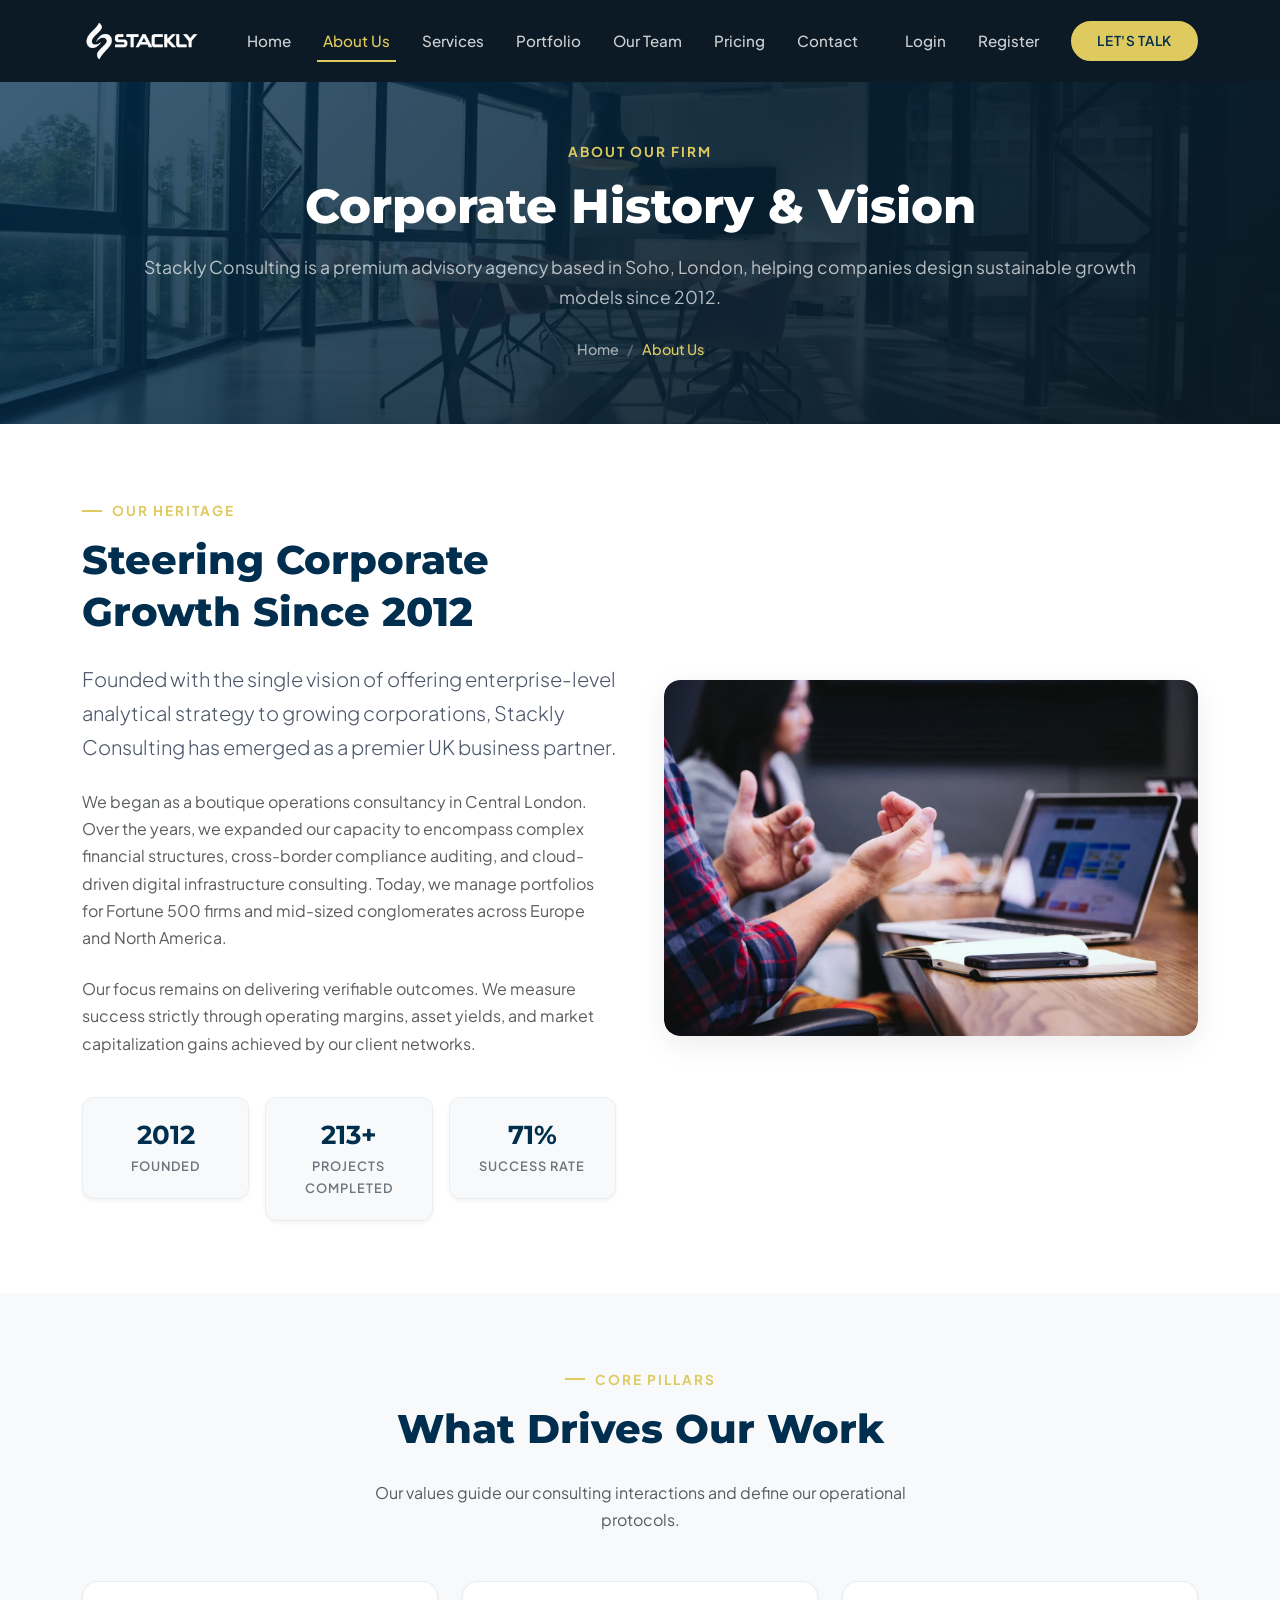
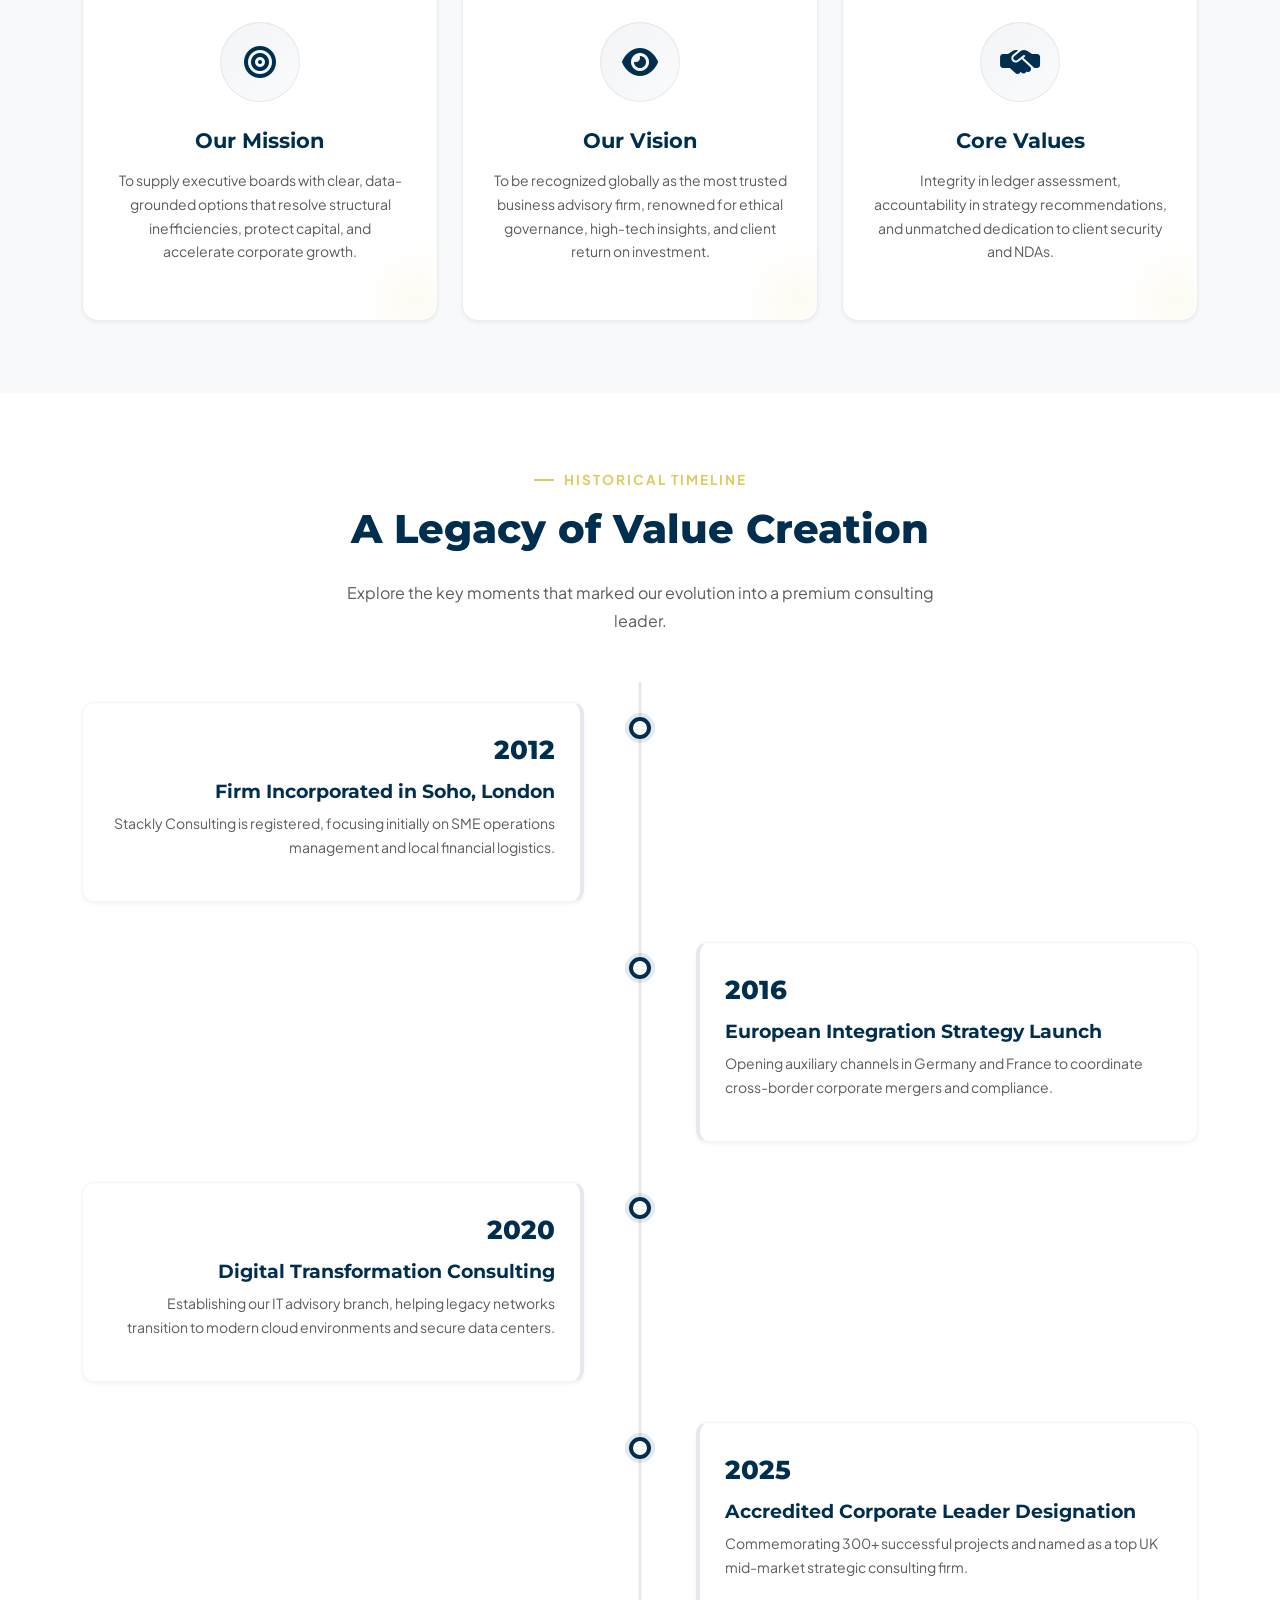
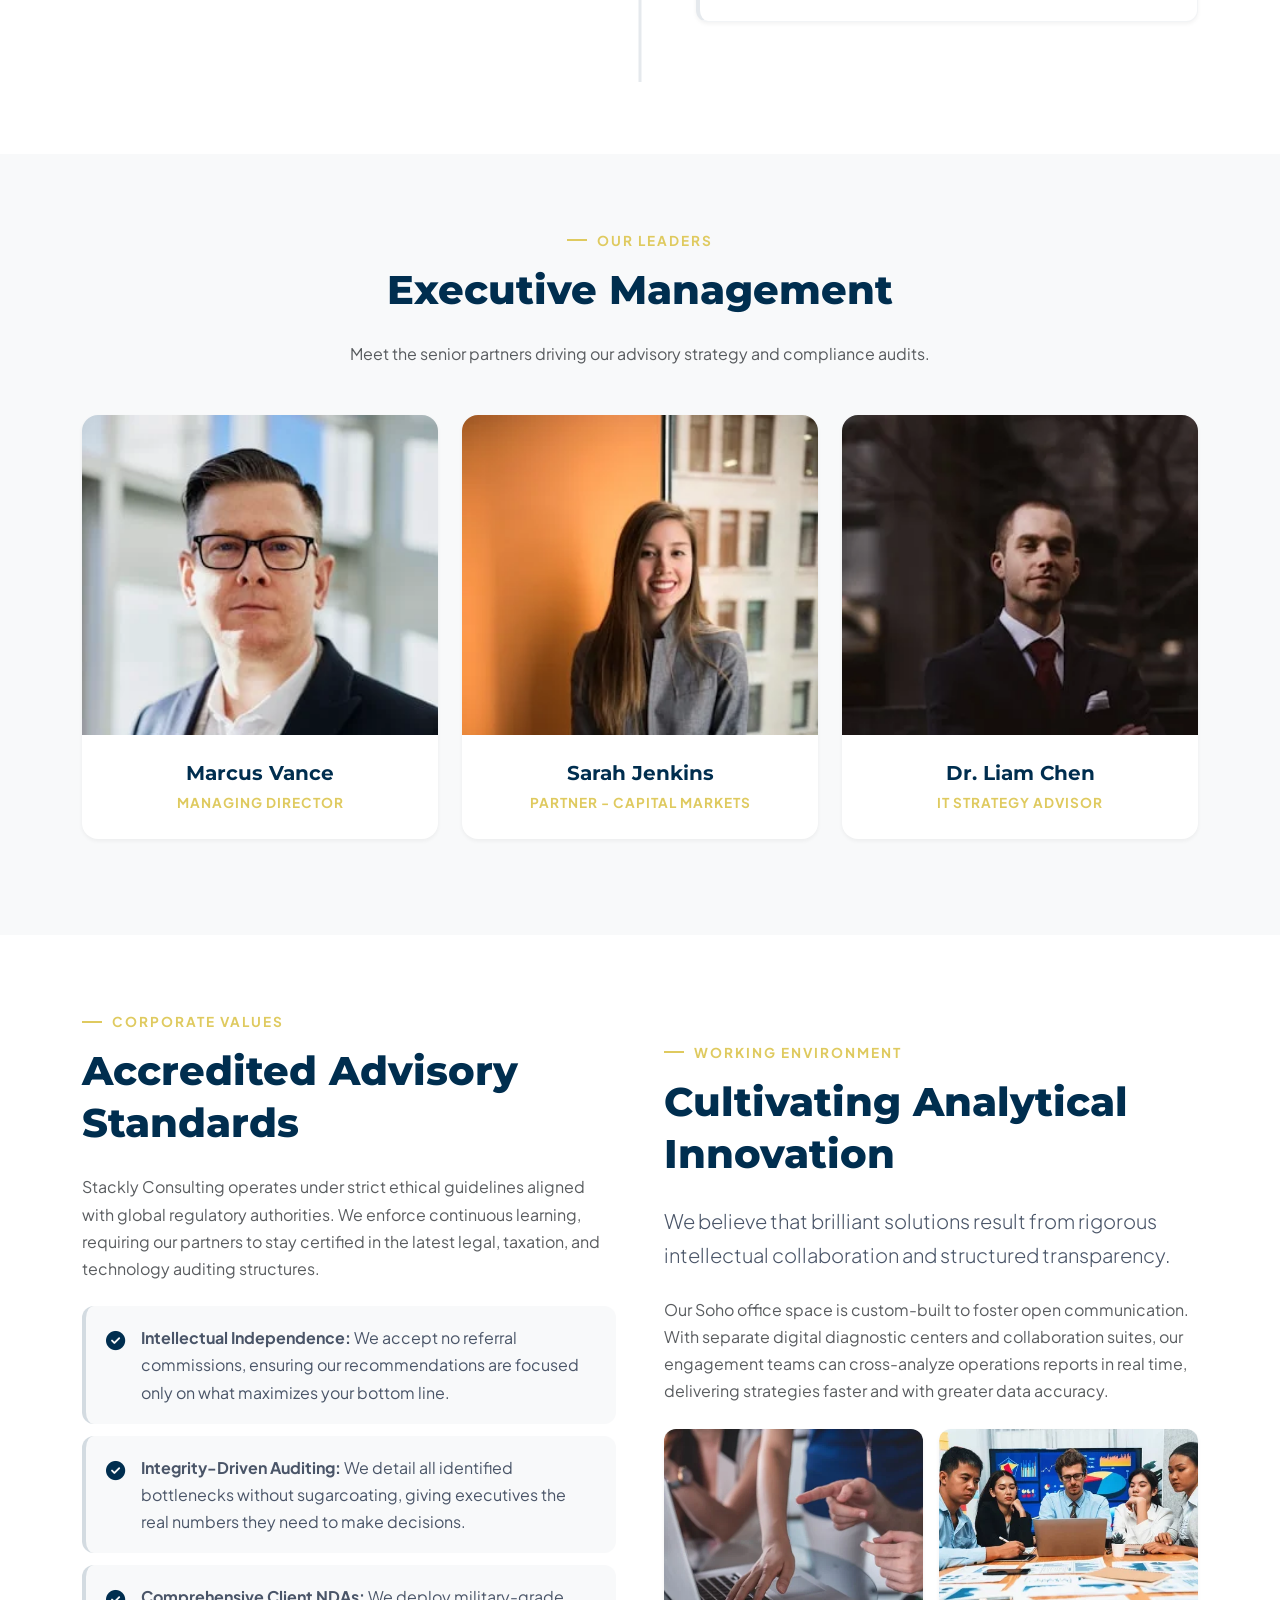
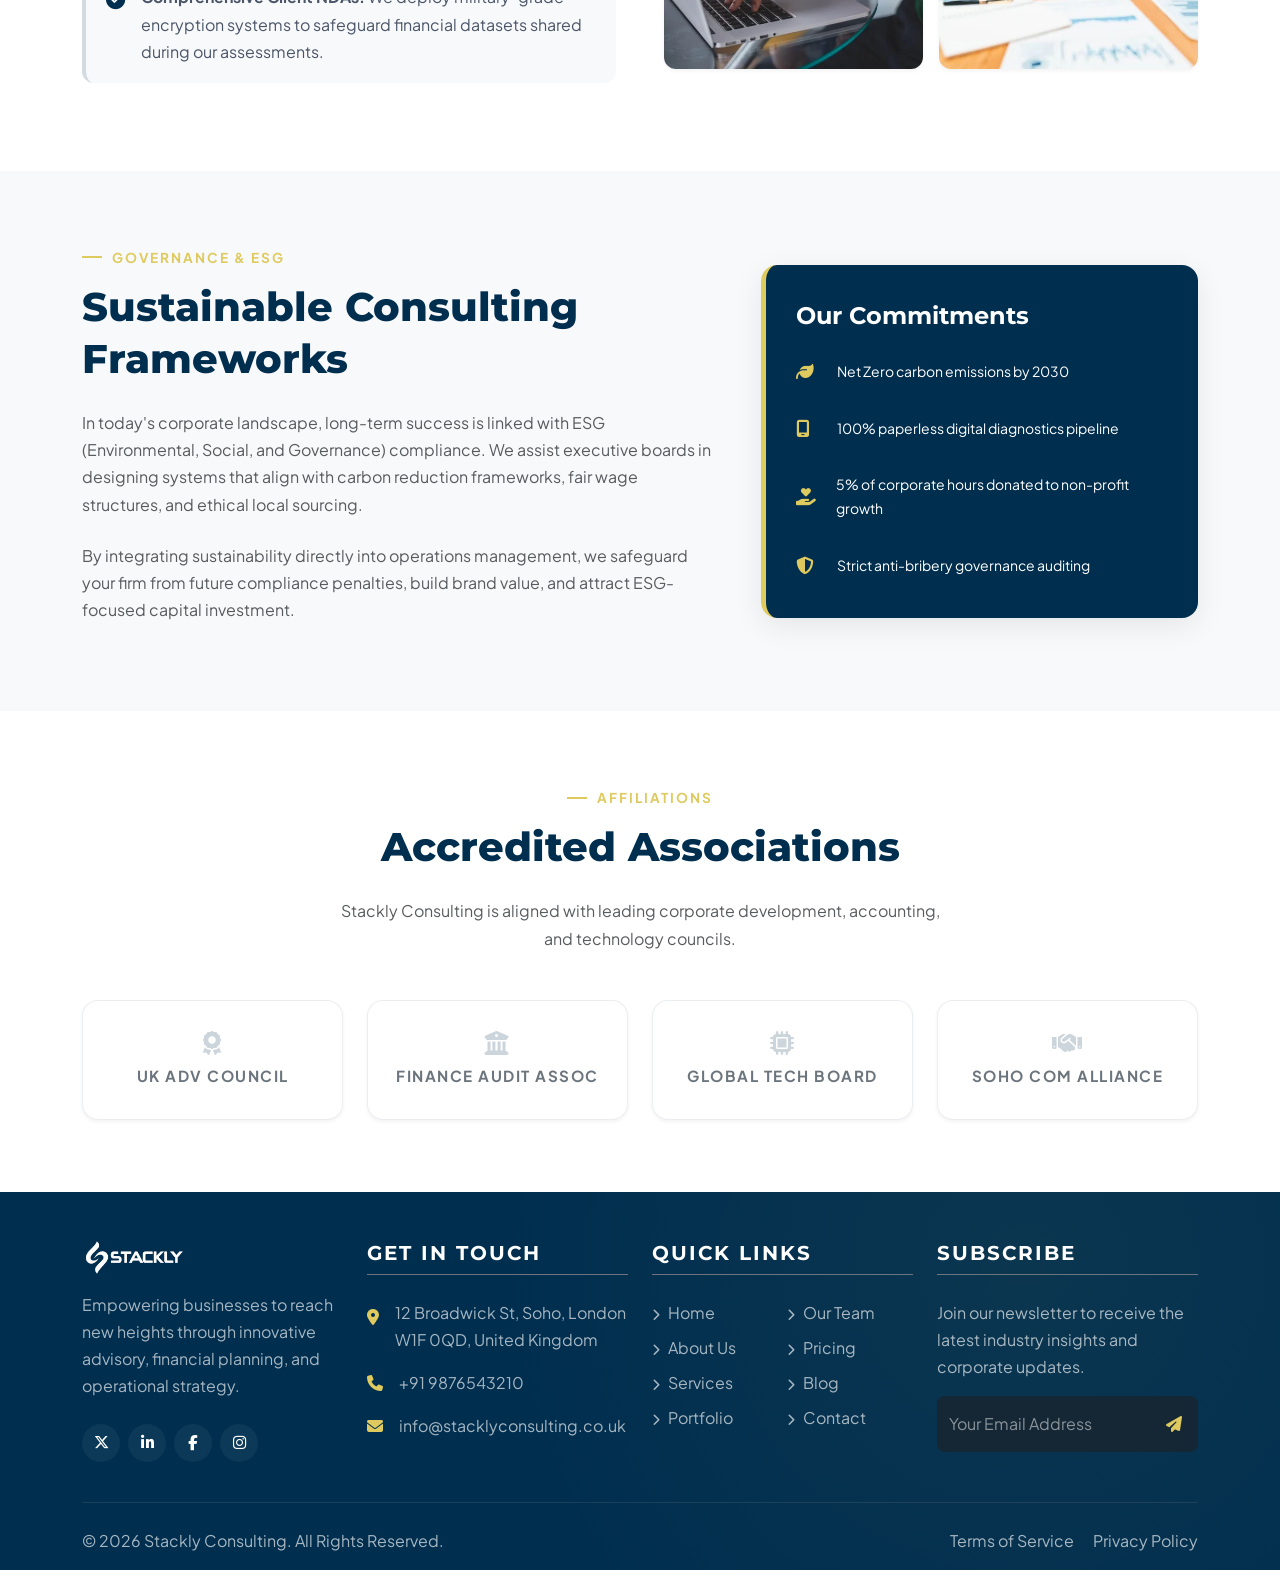
==== commit 9e3d09c3: "refactor: url updates" ====
--- a/pages/about.html
+++ b/pages/about.html
@@ -260,12 +260,8 @@
                   alt="Marcus Vance Managing Director"
                 />
                 <div class="team-socials">
-                  <a href="https://x.com" target="_blank"
-                    ><i class="fa-brands fa-x-twitter"></i
-                  ></a>
-                  <a href="https://linkedin.com" target="_blank"
-                    ><i class="fa-brands fa-linkedin-in"></i
-                  ></a>
+                  <a href="#"><i class="fa-brands fa-x-twitter"></i></a>
+                  <a href="#"><i class="fa-brands fa-linkedin-in"></i></a>
                 </div>
               </div>
               <div class="info">
@@ -282,12 +278,8 @@
                   alt="Sarah Jenkins Financial Advisor"
                 />
                 <div class="team-socials">
-                  <a href="https://x.com" target="_blank"
-                    ><i class="fa-brands fa-x-twitter"></i
-                  ></a>
-                  <a href="https://linkedin.com" target="_blank"
-                    ><i class="fa-brands fa-linkedin-in"></i
-                  ></a>
+                  <a href="#"><i class="fa-brands fa-x-twitter"></i></a>
+                  <a href="#"><i class="fa-brands fa-linkedin-in"></i></a>
                 </div>
               </div>
               <div class="info">
@@ -304,12 +296,8 @@
                   alt="Dr. Liam Chen IT Advisor"
                 />
                 <div class="team-socials">
-                  <a href="https://x.com" target="_blank"
-                    ><i class="fa-brands fa-x-twitter"></i
-                  ></a>
-                  <a href="https://linkedin.com" target="_blank"
-                    ><i class="fa-brands fa-linkedin-in"></i
-                  ></a>
+                  <a href="#"><i class="fa-brands fa-x-twitter"></i></a>
+                  <a href="#"><i class="fa-brands fa-linkedin-in"></i></a>
                 </div>
               </div>
               <div class="info">
